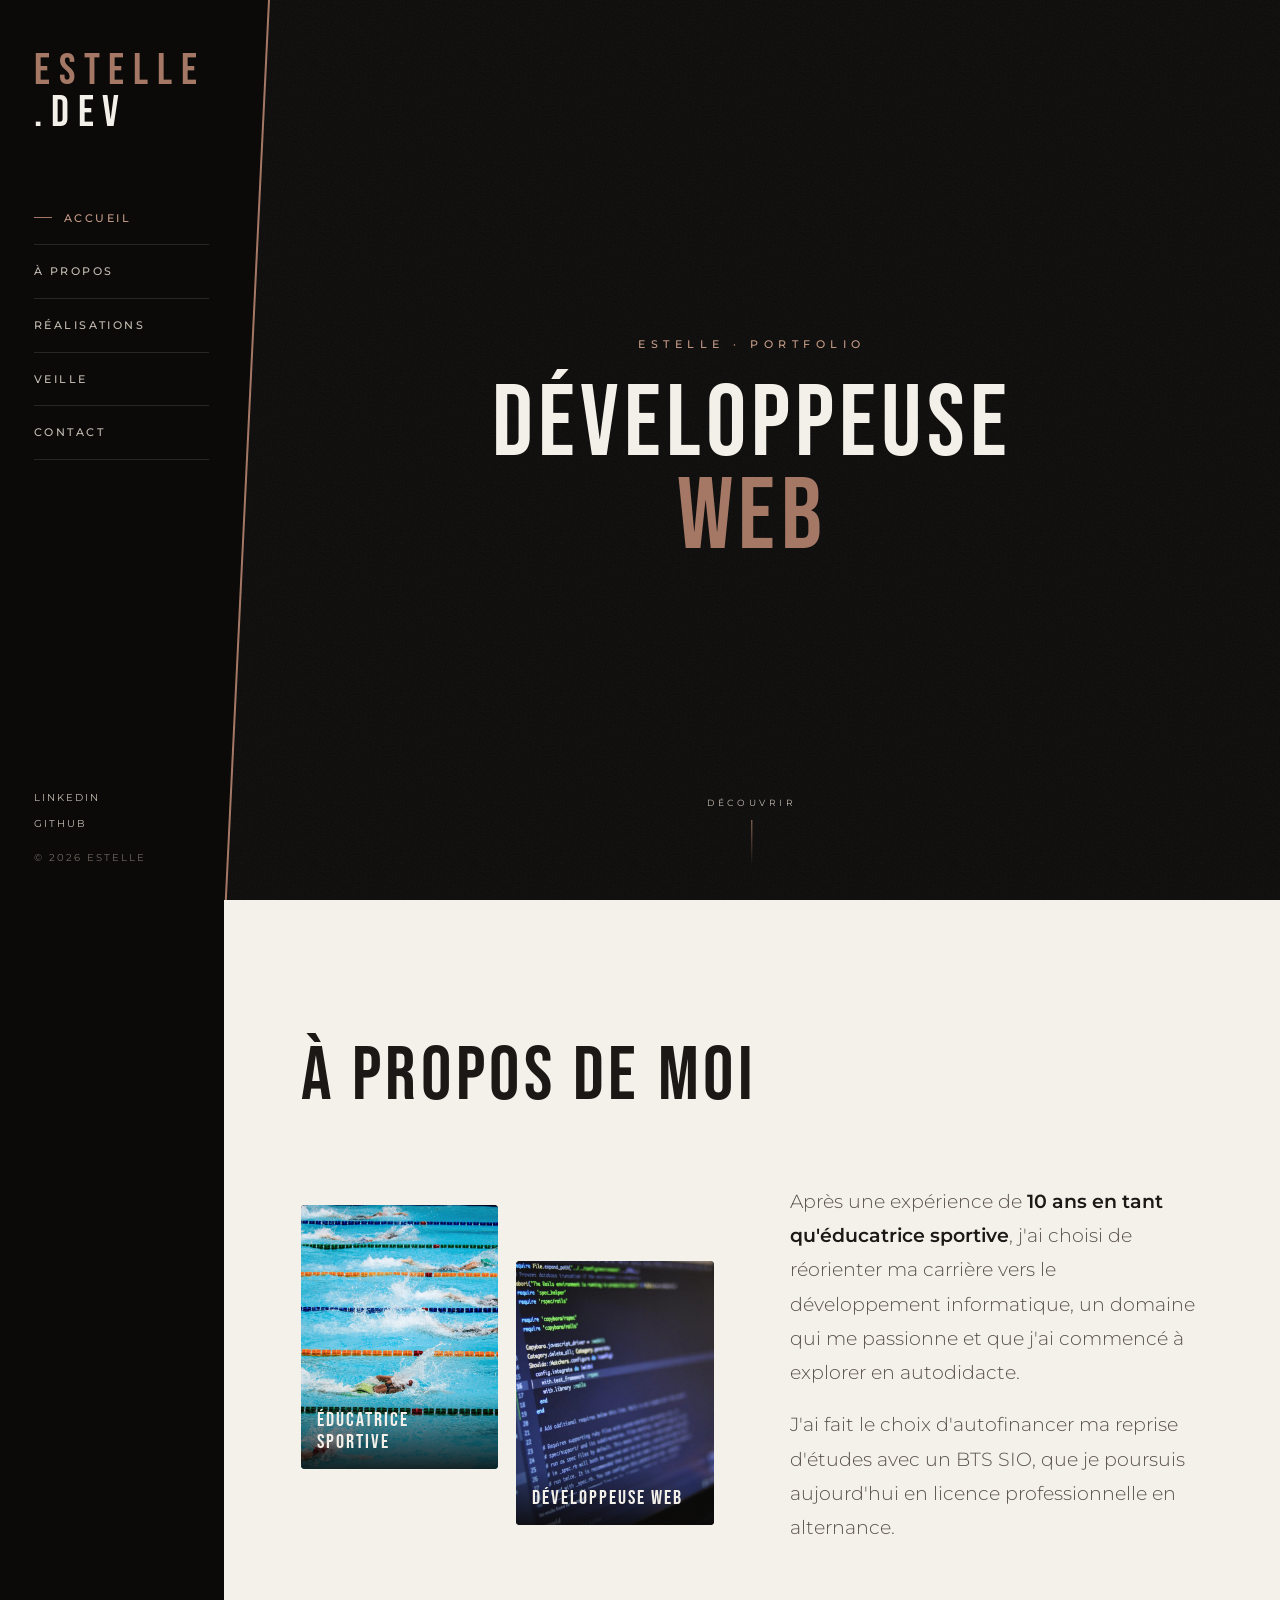
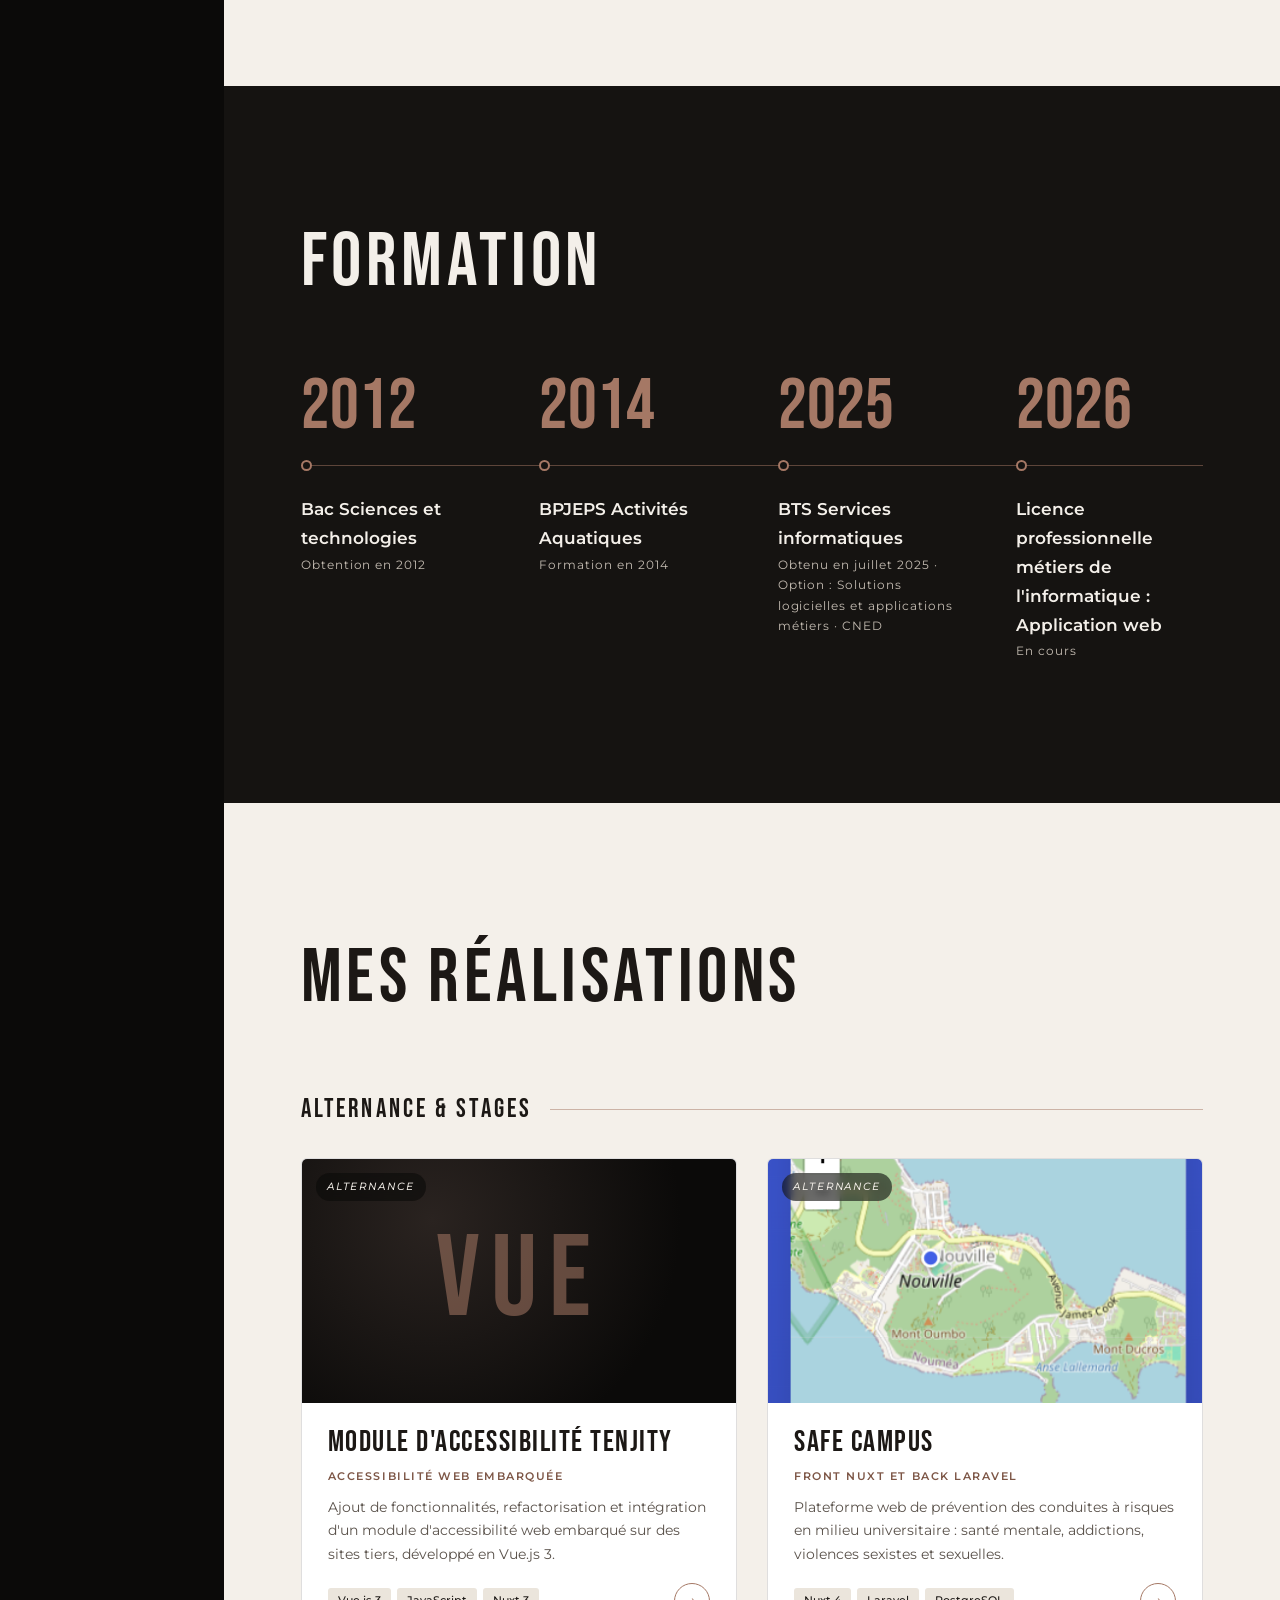
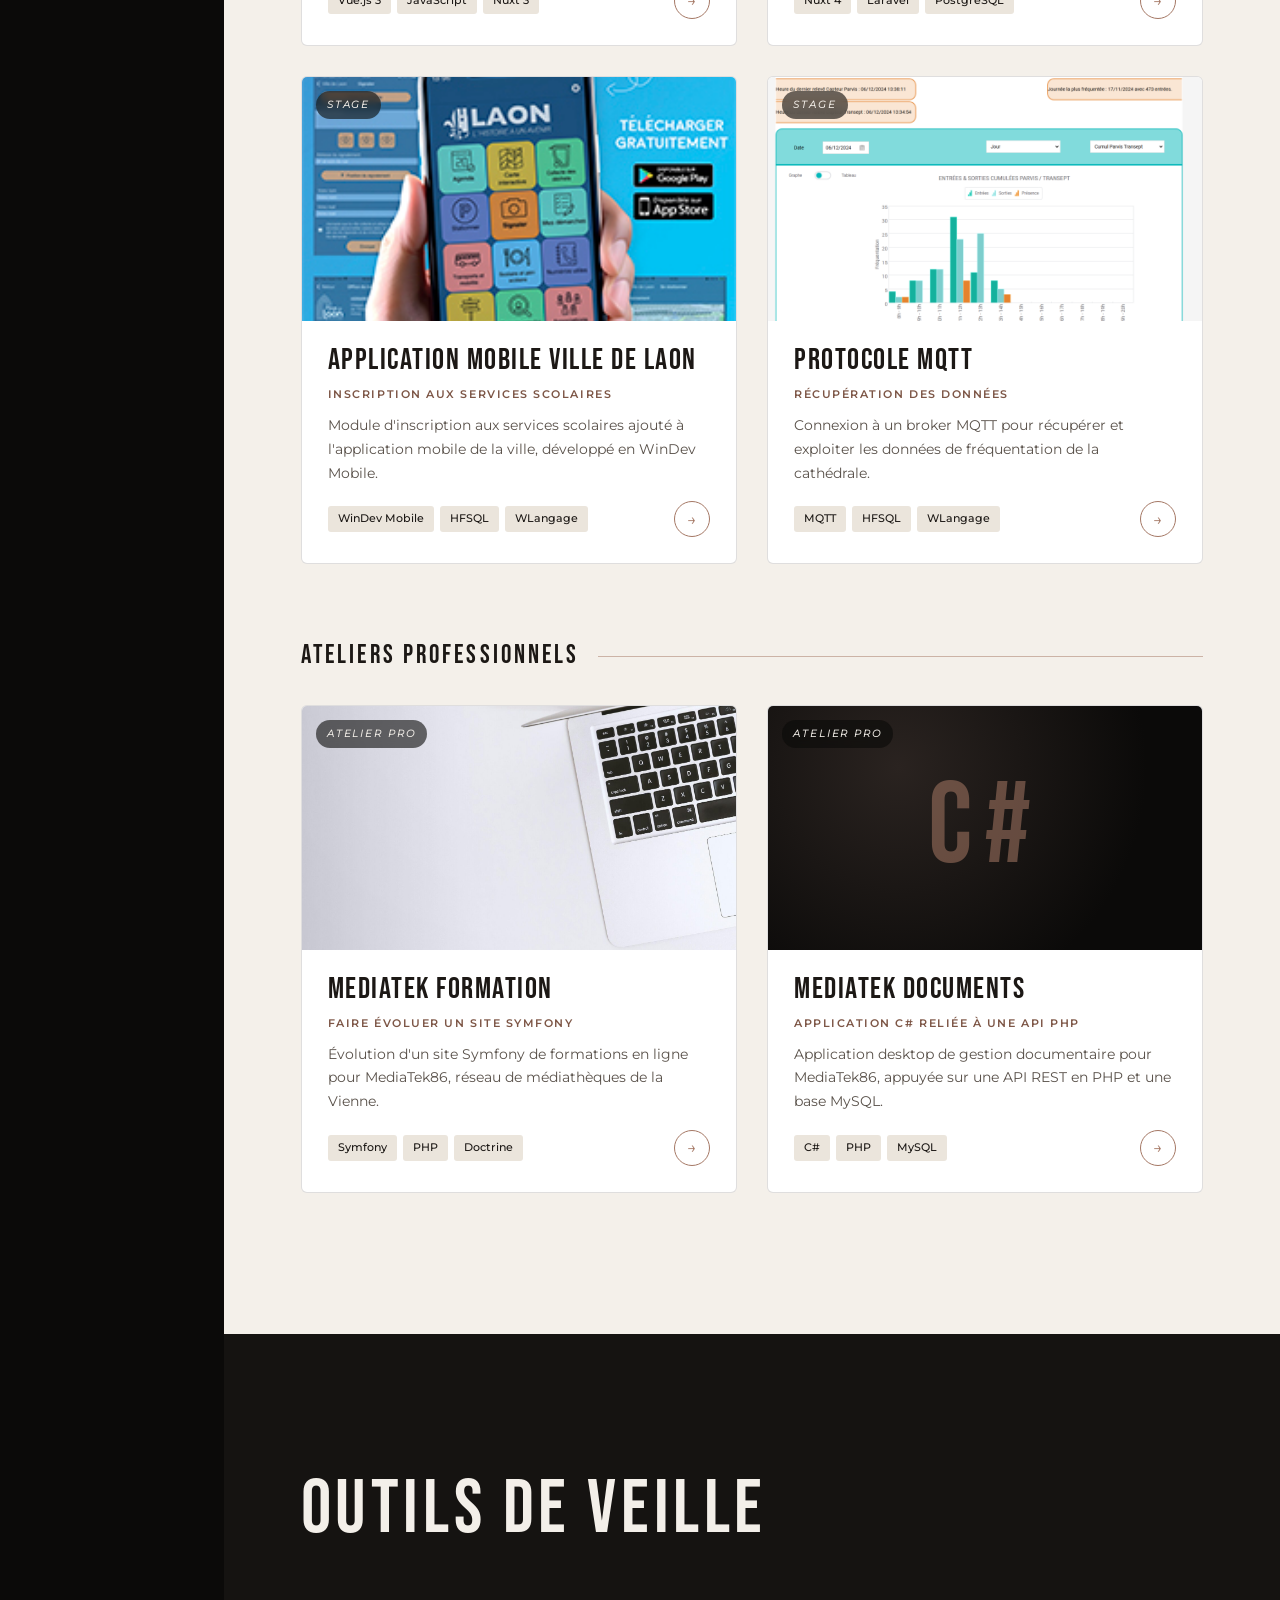
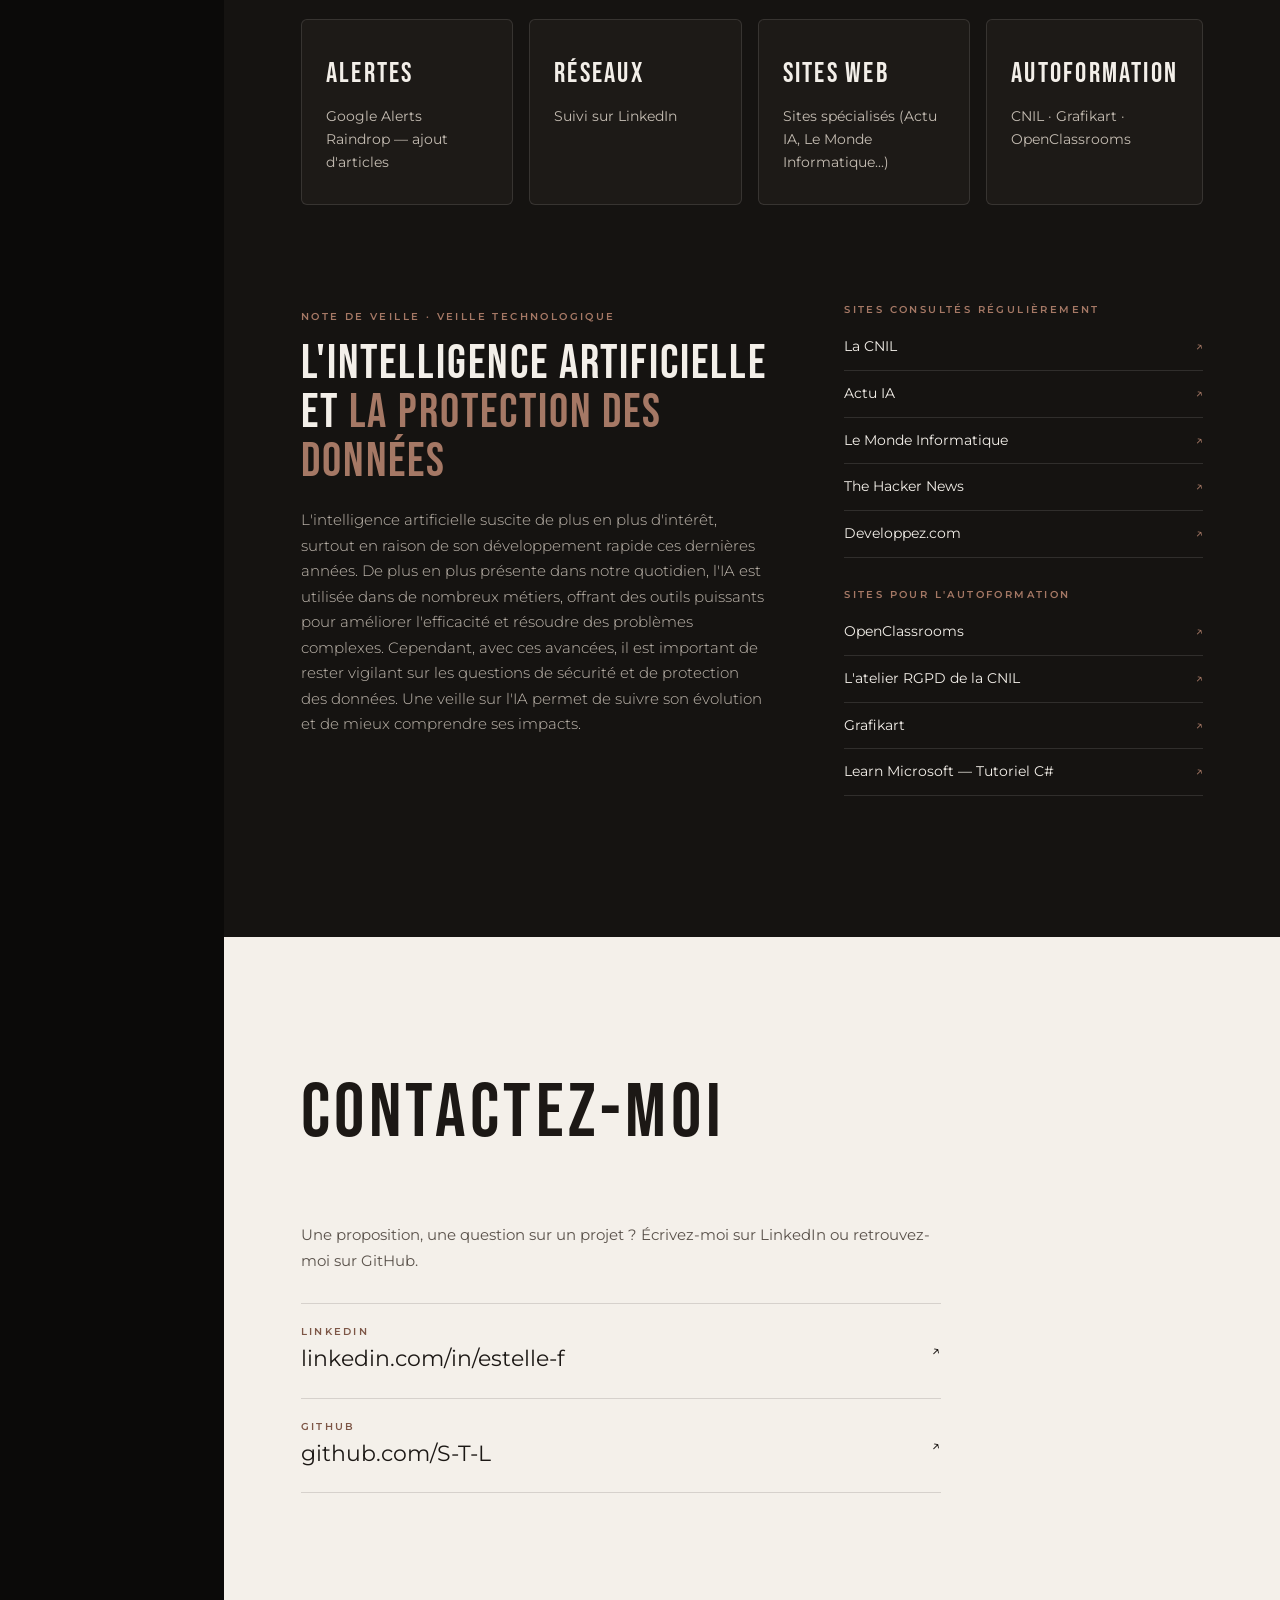
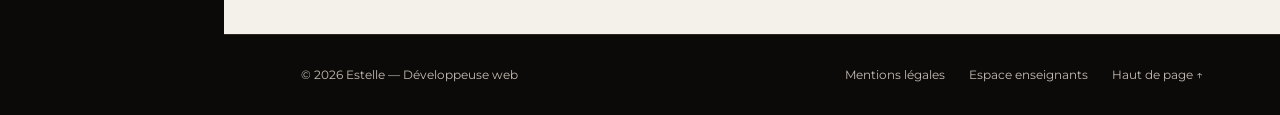
==== index.html @ 380e2245 "Portfolio : version initiale" ====
<!DOCTYPE html>
<html lang="fr">

<head>
  <meta charset="UTF-8">
  <meta name="viewport" content="width=device-width, initial-scale=1.0">
  <meta name="description" content="Portfolio d'Estelle, développeuse web en reconversion — parcours, réalisations, veille et contact.">
  <title>Portfolio — Estelle · Développeuse web</title>
  <link rel="stylesheet" href="styles.css">
  <link rel="icon" type="image/svg+xml" href="data:image/svg+xml,%3Csvg xmlns=%27http://www.w3.org/2000/svg%27 viewBox=%270 0 64 64%27%3E%3Crect width=%2764%27 height=%2764%27 rx=%2714%27 fill=%27%230b0a09%27/%3E%3Ctext x=%2732%27 y=%2747%27 font-family=%27Impact,sans-serif%27 font-size=%2740%27 fill=%27%23a57865%27 text-anchor=%27middle%27%3EE%3C/text%3E%3C/svg%3E">
</head>

<body>

  <nav class="menu" aria-label="Navigation principale">
    <div class="menu__corps">
      <a class="marque" href="#accueil"><span class="marque__nom">ESTELLE</span><span class="marque__ext">.DEV</span></a>
      <button class="menu__bouton" type="button" aria-label="Menu" aria-expanded="false" aria-controls="menu-liens">≡</button>
      <div class="menu__liens" id="menu-liens">
        <a href="#accueil">Accueil</a>
        <a href="#parcours">À propos</a>
        <a href="#projets">Réalisations</a>
        <a href="#veille">Veille</a>
        <a href="#contact">Contact</a>
      </div>
      <div class="menu__pied">
        <a href="https://www.linkedin.com/in/estelle-f-b1318629b" target="_blank" rel="noopener">LinkedIn</a>
        <a href="https://github.com/S-T-L" target="_blank" rel="noopener">GitHub</a>
        <small>© 2026 Estelle</small>
      </div>
    </div>
  </nav>

  <main>

    <!-- ACCUEIL -->
    <header class="accroche" id="accueil">
      <div class="grain" aria-hidden="true"></div>
      <div class="accroche__contenu">
        <p class="accroche__sur">Estelle · Portfolio</p>
        <h1 class="accroche__titre"><span class="ligne"><span>Développeuse</span></span><span class="ligne"><em>web</em></span></h1>
      </div>
      <a class="accroche__bas" href="#parcours">Découvrir</a>
    </header>

    <!-- À PROPOS -->
    <section class="bloc bloc--clair" id="parcours">
      <div class="interieur">
        <div class="entete apparait">
          <h2 class="entete__titre">À propos de moi</h2>
        </div>
        <div class="propos">
          <div class="duo apparait">
            <figure><img src="assets/a-propos/avant.jpg" alt="Ancien métier : éducatrice sportive" loading="lazy"><figcaption>Éducatrice sportive</figcaption></figure>
            <figure><img src="assets/a-propos/apres.jpg" alt="Nouveau métier : développeuse web" loading="lazy"><figcaption>Développeuse web</figcaption></figure>
          </div>
          <div class="propos__texte apparait">
            <p>Après une expérience de <strong>10 ans en tant qu'éducatrice sportive</strong>, j'ai choisi de réorienter ma carrière vers le développement informatique, un domaine qui me passionne et que j'ai commencé à explorer en autodidacte.</p>
            <p>J'ai fait le choix d'autofinancer ma reprise d'études avec un BTS SIO, que je poursuis aujourd'hui en licence professionnelle en alternance.</p>
          </div>
        </div>
      </div>
    </section>

    <!-- FORMATION -->
    <section class="bloc bloc--sombre" aria-labelledby="t-formation">
      <div class="interieur">
        <div class="entete apparait">
          <h2 class="entete__titre" id="t-formation">Formation</h2>
        </div>
        <ol class="frise apparait">
          <li><div class="frise__an">2012</div><div class="frise__titre">Bac Sciences et technologies</div><div class="frise__info">Obtention en 2012</div></li>
          <li><div class="frise__an">2014</div><div class="frise__titre">BPJEPS Activités Aquatiques</div><div class="frise__info">Formation en 2014</div></li>
          <li><div class="frise__an">2025</div><div class="frise__titre">BTS Services informatiques</div><div class="frise__info">Obtenu en juillet 2025 · Option : Solutions logicielles et applications métiers · CNED</div></li>
          <li><div class="frise__an">2026</div><div class="frise__titre">Licence professionnelle métiers de l'informatique : Application web</div><div class="frise__info">En cours</div></li>
        </ol>
      </div>
    </section>

    <!-- RÉALISATIONS -->
    <section class="bloc bloc--clair" id="projets">
      <div class="interieur">
        <div class="entete apparait">
          <h2 class="entete__titre">Mes réalisations</h2>
        </div>

        <h3 class="groupe apparait">Alternance &amp; stages</h3>
        <div class="projets">
          <a class="projet apparait" href="projet-tenjity.html">
            <div class="projet__visuel projet__visuel--vide"><span aria-hidden="true">VUE</span><em class="projet__badge">Alternance</em></div>
            <div class="projet__corps">
              <h4 class="projet__titre">Module d'accessibilité Tenjity</h4>
              <p class="projet__sous">Accessibilité web embarquée</p>
              <p class="projet__desc">Ajout de fonctionnalités, refactorisation et intégration d'un module d'accessibilité web embarqué sur des sites tiers, développé en Vue.js 3.</p>
              <div class="projet__bas"><div class="puces"><span>Vue.js 3</span><span>JavaScript</span><span>Nuxt 3</span></div><span class="fleche" aria-hidden="true">→</span></div>
            </div>
          </a>
          <a class="projet apparait" href="projet-safe-campus.html">
            <div class="projet__visuel"><img src="assets/projets/safecampus-carte.png" alt="" loading="lazy"><em class="projet__badge">Alternance</em></div>
            <div class="projet__corps">
              <h4 class="projet__titre">Safe Campus</h4>
              <p class="projet__sous">Front Nuxt et back Laravel</p>
              <p class="projet__desc">Plateforme web de prévention des conduites à risques en milieu universitaire : santé mentale, addictions, violences sexistes et sexuelles.</p>
              <div class="projet__bas"><div class="puces"><span>Nuxt 4</span><span>Laravel</span><span>PostgreSQL</span></div><span class="fleche" aria-hidden="true">→</span></div>
            </div>
          </a>
          <a class="projet apparait" href="projet-laon.html">
            <div class="projet__visuel"><img src="assets/projets/laon-appli-mobile.jpg" alt="" loading="lazy"><em class="projet__badge">Stage</em></div>
            <div class="projet__corps">
              <h4 class="projet__titre">Application mobile Ville de Laon</h4>
              <p class="projet__sous">Inscription aux services scolaires</p>
              <p class="projet__desc">Module d'inscription aux services scolaires ajouté à l'application mobile de la ville, développé en WinDev Mobile.</p>
              <div class="projet__bas"><div class="puces"><span>WinDev Mobile</span><span>HFSQL</span><span>WLangage</span></div><span class="fleche" aria-hidden="true">→</span></div>
            </div>
          </a>
          <a class="projet apparait" href="projet-mqtt.html">
            <div class="projet__visuel"><img src="assets/projets/mqtt-cathedrale.png" alt="" loading="lazy"><em class="projet__badge">Stage</em></div>
            <div class="projet__corps">
              <h4 class="projet__titre">Protocole MQTT</h4>
              <p class="projet__sous">Récupération des données</p>
              <p class="projet__desc">Connexion à un broker MQTT pour récupérer et exploiter les données de fréquentation de la cathédrale.</p>
              <div class="projet__bas"><div class="puces"><span>MQTT</span><span>HFSQL</span><span>WLangage</span></div><span class="fleche" aria-hidden="true">→</span></div>
            </div>
          </a>
        </div>

        <h3 class="groupe apparait">Ateliers professionnels</h3>
        <div class="projets">
          <a class="projet apparait" href="projet-mediatek-formation.html">
            <div class="projet__visuel"><img src="assets/projets/formation-header.jpg" alt="" loading="lazy"><em class="projet__badge">Atelier pro</em></div>
            <div class="projet__corps">
              <h4 class="projet__titre">Mediatek Formation</h4>
              <p class="projet__sous">Faire évoluer un site Symfony</p>
              <p class="projet__desc">Évolution d'un site Symfony de formations en ligne pour MediaTek86, réseau de médiathèques de la Vienne.</p>
              <div class="projet__bas"><div class="puces"><span>Symfony</span><span>PHP</span><span>Doctrine</span></div><span class="fleche" aria-hidden="true">→</span></div>
            </div>
          </a>
          <a class="projet apparait" href="projet-mediatek-documents.html">
            <div class="projet__visuel projet__visuel--vide"><span aria-hidden="true">C#</span><em class="projet__badge">Atelier pro</em></div>
            <div class="projet__corps">
              <h4 class="projet__titre">Mediatek Documents</h4>
              <p class="projet__sous">Application C# reliée à une API PHP</p>
              <p class="projet__desc">Application desktop de gestion documentaire pour MediaTek86, appuyée sur une API REST en PHP et une base MySQL.</p>
              <div class="projet__bas"><div class="puces"><span>C#</span><span>PHP</span><span>MySQL</span></div><span class="fleche" aria-hidden="true">→</span></div>
            </div>
          </a>
        </div>
      </div>
    </section>

    <!-- VEILLE -->
    <section class="bloc bloc--sombre" id="veille">
      <div class="interieur">
        <div class="entete apparait">
          <h2 class="entete__titre">Outils de veille</h2>
        </div>
        <div class="outils">
          <div class="outil apparait"><h3>Alertes</h3><p>Google Alerts<br>Raindrop — ajout d'articles</p></div>
          <div class="outil apparait"><h3>Réseaux</h3><p>Suivi sur LinkedIn</p></div>
          <div class="outil apparait"><h3>Sites web</h3><p>Sites spécialisés (Actu IA, Le Monde Informatique...)</p></div>
          <div class="outil apparait"><h3>Autoformation</h3><p>CNIL · Grafikart · OpenClassrooms</p></div>
        </div>

        <div class="note">
          <div class="apparait">
            <span class="etiquette">Note de veille · veille technologique</span>
            <h3>L'intelligence artificielle et <em>la protection des données</em></h3>
            <p>L'intelligence artificielle suscite de plus en plus d'intérêt, surtout en raison de son développement rapide ces dernières années. De plus en plus présente dans notre quotidien, l'IA est utilisée dans de nombreux métiers, offrant des outils puissants pour améliorer l'efficacité et résoudre des problèmes complexes. Cependant, avec ces avancées, il est important de rester vigilant sur les questions de sécurité et de protection des données. Une veille sur l'IA permet de suivre son évolution et de mieux comprendre ses impacts.</p>

            <div class="lectures" id="lectures" hidden>
              <h4>Dernières lectures</h4>
              <ol class="lectures__liste"></ol>
              <a class="lectures__tout" href="https://developer-tools-mail.raindrop.page/" target="_blank" rel="noopener">Toute ma veille sur Raindrop ↗</a>
            </div>
          </div>
          <div class="liens apparait">
            <h4>Sites consultés régulièrement</h4>
            <a href="https://www.cnil.fr/fr" target="_blank" rel="noopener">La CNIL</a>
            <a href="https://www.actuia.com/" target="_blank" rel="noopener">Actu IA</a>
            <a href="https://www.lemondeinformatique.fr/" target="_blank" rel="noopener">Le Monde Informatique</a>
            <a href="https://thehackernews.com/" target="_blank" rel="noopener">The Hacker News</a>
            <a href="https://www.developpez.com/" target="_blank" rel="noopener">Developpez.com</a>
            <h4>Sites pour l'autoformation</h4>
            <a href="https://openclassrooms.com/fr" target="_blank" rel="noopener">OpenClassrooms</a>
            <a href="https://atelier-rgpd.cnil.fr/" target="_blank" rel="noopener">L'atelier RGPD de la CNIL</a>
            <a href="https://grafikart.fr/" target="_blank" rel="noopener">Grafikart</a>
            <a href="https://learn.microsoft.com/fr-fr/dotnet/csharp/tour-of-csharp/tutorials/" target="_blank" rel="noopener">Learn Microsoft — Tutoriel C#</a>
          </div>
        </div>
      </div>
    </section>

    <!-- CONTACT -->
    <section class="bloc bloc--clair" id="contact">
      <div class="interieur">
        <div class="entete apparait">
          <h2 class="entete__titre">Contactez-moi</h2>
        </div>
        <div class="contact contact--seul">
          <div class="apparait">
            <p class="contact__texte">Une proposition, une question sur un projet ? Écrivez-moi sur LinkedIn ou retrouvez-moi sur GitHub.</p>
            <a class="canal" href="https://www.linkedin.com/in/estelle-f-b1318629b" target="_blank" rel="noopener"><span><small>LinkedIn</small><strong>linkedin.com/in/estelle-f</strong></span><span aria-hidden="true">↗</span></a>
            <a class="canal" href="https://github.com/S-T-L" target="_blank" rel="noopener"><span><small>GitHub</small><strong>github.com/S-T-L</strong></span><span aria-hidden="true">↗</span></a>
          </div>
        </div>
      </div>
    </section>

  </main>

  <footer class="pied">
    <span>© 2026 Estelle — Développeuse web</span>
    <nav class="pied__liens" aria-label="Liens de bas de page">
      <a href="mentions-legales.html">Mentions légales</a>
      <a href="prive/login.php">Espace enseignants</a>
      <a href="#accueil">Haut de page ↑</a>
    </nav>
  </footer>

  <script src="app.js"></script>
</body>

</html>
---- styles.css ----
/* Portfolio — Estelle · style noir & cuivre */

/* Polices hébergées localement (fichiers officiels Google Fonts) — mêmes graisses que l'ancien appel à Google */
@font-face { font-family: "Bebas Neue"; src: url("assets/fonts/BebasNeue-Regular.ttf") format("truetype"); font-weight: 400; font-style: normal; font-display: swap; }
@font-face { font-family: "Montserrat"; src: url("assets/fonts/Montserrat-VariableFont_wght.ttf") format("truetype"); font-weight: 300 600; font-style: normal; font-display: swap; }
@font-face { font-family: "Montserrat"; src: url("assets/fonts/Montserrat-Italic-VariableFont_wght.ttf") format("truetype"); font-weight: 300; font-style: italic; font-display: swap; }

:root {
  --encre: #0b0a09;
  --encre-2: #151311;
  --encre-3: #1d1a17;
  --papier: #f4f0ea;
  --papier-2: #ebe5dc;
  --cuivre: #a57865;
  --cuivre-clair: #c79c88;
  --cuivre-sombre: #7d5646;
  --txt-clair: #f3efe9;
  --txt-clair-2: #c4bcb2;
  --txt-sombre: #1c1815;
  --txt-sombre-2: #5a524b;
  --trait-clair: rgba(243, 239, 233, .12);
  --trait-sombre: rgba(28, 24, 21, .14);
  --titre: "Bebas Neue", Impact, sans-serif;
  --texte: "Montserrat", system-ui, sans-serif;
  --menu-l: 270px;
  --menu-bas: 84%;
  --decalage: 224px; /* un peu sous le bord bas du menu (84 % de 270 px), pour ne laisser aucune fente */
}

*, *::before, *::after { box-sizing: border-box; margin: 0; padding: 0; }
html { scroll-behavior: smooth; }
body { background: var(--encre); color: var(--txt-clair); font-family: var(--texte); font-weight: 400; line-height: 1.7; -webkit-font-smoothing: antialiased; overflow-x: hidden; }
a { color: inherit; text-decoration: none; }
img { display: block; max-width: 100%; }
:focus-visible { outline: 2px solid var(--cuivre-clair); outline-offset: 3px; }

/* ════════ MENU ════════ */
.menu { position: fixed; top: 0; left: 0; right: 0; z-index: 100; background: rgba(11, 10, 9, .9); backdrop-filter: blur(10px); -webkit-backdrop-filter: blur(10px); border-bottom: 1px solid rgba(165, 120, 101, .4); }
.menu__corps { display: flex; align-items: center; justify-content: space-between; height: 64px; padding: 0 16px; }
.marque { font-family: var(--titre); font-size: 26px; letter-spacing: .2em; line-height: 1; display: inline-flex; gap: .15em; }
.marque__nom { color: var(--cuivre); }
.marque__ext { color: var(--txt-clair); }
.menu__bouton { background: none; border: 0; color: var(--txt-clair); font-size: 26px; line-height: 1; padding: 6px; cursor: pointer; }
.menu__liens { display: none; }
.menu__liens a { font-size: 11px; font-weight: 500; letter-spacing: .22em; text-transform: uppercase; color: var(--txt-clair-2); transition: color .25s; }
.menu__liens a:hover, .menu__liens a[aria-current="true"] { color: var(--cuivre-clair); }
.menu.ouvert .menu__liens { display: flex; flex-direction: column; position: absolute; top: 64px; left: 0; right: 0; background: var(--encre); padding: 6px 16px 14px; border-bottom: 1px solid rgba(165, 120, 101, .4); }
.menu.ouvert .menu__liens a { padding: 14px 0; border-bottom: 1px solid var(--trait-clair); }
.menu__pied { display: none; }

@media (min-width: 981px) {
  /* menu coupé en biais ; le fond cuivre qui dépasse forme le filet du bord */
  .menu { right: auto; bottom: 0; width: var(--menu-l); background: var(--cuivre); border: 0; backdrop-filter: none; -webkit-backdrop-filter: none; clip-path: polygon(0 0, 100% 0, var(--menu-bas) 100%, 0 100%); }
  .menu::before { content: ""; position: absolute; inset: 0; background: var(--encre); clip-path: polygon(0 0, calc(100% - 2px) 0, calc(var(--menu-bas) - 2px) 100%, 0 100%); }
  .menu__corps { position: relative; z-index: 1; flex-direction: column; align-items: flex-start; justify-content: flex-start; height: 100%; width: 90%; padding: 50px 34px 34px; gap: 58px; }
  .marque { flex-direction: column; font-size: 44px; line-height: .95; gap: 0; }
  .menu__bouton { display: none; }
  .menu__liens { display: flex; flex-direction: column; width: 100%; }
  .menu__liens a { display: flex; align-items: center; gap: 0; padding: 17px 0; border-bottom: 1px solid var(--trait-clair); transition: color .25s, gap .3s ease; }
  .menu__liens a::before { content: ""; width: 0; height: 1px; background: var(--cuivre); transition: width .3s ease; }
  .menu__liens a:hover, .menu__liens a[aria-current="true"] { gap: 12px; }
  .menu__liens a:hover::before, .menu__liens a[aria-current="true"]::before { width: 18px; }
  .menu__pied { display: flex; flex-direction: column; gap: 9px; margin-top: auto; font-size: 10px; letter-spacing: .2em; text-transform: uppercase; }
  .menu__pied a { color: var(--txt-clair-2); transition: color .25s; }
  .menu__pied a:hover { color: var(--cuivre-clair); }
  .menu__pied small { color: #6f675f; font-size: 10px; margin-top: 8px; }
  main, .pied { margin-left: var(--decalage); }
}

/* ════════ STRUCTURE COMMUNE ════════ */
.bloc { padding: clamp(80px, 11vw, 150px) clamp(20px, 6vw, 90px); }
.bloc--clair { background: var(--papier); color: var(--txt-sombre); }
.bloc--sombre { background: var(--encre-2); }
.interieur { max-width: 1120px; margin: 0 auto; }
.entete { display: flex; align-items: baseline; gap: 18px; margin-bottom: clamp(44px, 6vw, 72px); flex-wrap: wrap; }
.entete__titre { font-family: var(--titre); font-weight: 400; font-size: clamp(44px, 6.5vw, 76px); letter-spacing: .06em; line-height: .95; }
.entete__intro { flex-basis: 100%; max-width: 620px; font-size: 15px; color: var(--txt-sombre-2); margin-top: 10px; }
.bloc--sombre .entete__intro, .accroche .entete__intro { color: var(--txt-clair-2); }
.etiquette { display: inline-block; font-size: 10px; font-weight: 600; letter-spacing: .24em; text-transform: uppercase; color: var(--cuivre); }

/* apparition douce au scroll */
.apparait { opacity: 0; transform: translateY(22px); transition: opacity .7s ease, transform .7s ease; }
.apparait.vu { opacity: 1; transform: none; }

/* ════════ ACCUEIL ════════ */
.accroche { position: relative; min-height: 100vh; min-height: 100svh; display: grid; place-items: center; overflow: hidden; background: var(--encre); isolation: isolate; }
.grain { position: absolute; inset: -50%; z-index: -1; opacity: .07; pointer-events: none;
  background-image: url("data:image/svg+xml,%3Csvg xmlns='http://www.w3.org/2000/svg' width='160' height='160'%3E%3Cfilter id='g'%3E%3CfeTurbulence type='fractalNoise' baseFrequency='.9' numOctaves='2' stitchTiles='stitch'/%3E%3C/filter%3E%3Crect width='100%25' height='100%25' filter='url(%23g)'/%3E%3C/svg%3E");
  animation: grain 1.2s steps(4) infinite; }
@keyframes grain { 25% { transform: translate(-3%, 2%); } 50% { transform: translate(2%, -3%); } 75% { transform: translate(-2%, -1%); } }

.accroche__contenu { text-align: center; padding: 0 20px; }
.accroche__sur { font-size: 11px; font-weight: 500; letter-spacing: .5em; text-transform: uppercase; color: var(--cuivre-clair); margin-bottom: 26px; }
.accroche__titre { font-family: var(--titre); font-weight: 400; line-height: .92; letter-spacing: .05em; font-size: clamp(54px, 10vw, 150px); color: var(--txt-clair); }
.accroche__titre em { font-style: normal; color: var(--cuivre); }
/* révélation par le bas : chaque ligne monte depuis un masque */
.ligne { display: block; overflow: hidden; padding-top: .1em; margin-top: -.1em; }
.ligne > span, .ligne > em { display: inline-block; transform: translateY(105%); animation: monte 1.1s cubic-bezier(.19, 1, .22, 1) forwards; }
.ligne:nth-child(2) > * { animation-delay: .18s; }
@keyframes monte { to { transform: none; } }
.accroche__sur { opacity: 0; animation: fondu .9s ease .5s forwards; }
.accroche__bas { opacity: 0; animation: fondu .9s ease 1.1s forwards; }
@keyframes fondu { to { opacity: 1; } }
.accroche__bas { position: absolute; bottom: 34px; left: 50%; transform: translateX(-50%); display: flex; flex-direction: column; align-items: center; gap: 10px; font-size: 9px; letter-spacing: .4em; text-transform: uppercase; color: var(--txt-clair-2); }
.accroche__bas::after { content: ""; width: 1px; height: 46px; background: linear-gradient(var(--cuivre), transparent); animation: goutte 2.4s ease-in-out infinite; transform-origin: top; }
@keyframes goutte { 0% { transform: scaleY(0); } 50% { transform: scaleY(1); } 100% { transform: scaleY(1); opacity: 0; } }

@media (min-width: 981px) {
  .accroche__titre { font-size: clamp(60px, calc((100vw - var(--menu-l)) * .1), 150px); }
}

/* ════════ À PROPOS ════════ */
.propos { display: grid; grid-template-columns: 1fr 1fr; gap: clamp(40px, 6vw, 90px); align-items: center; }
.propos__texte p { font-size: clamp(16px, 1.5vw, 18.5px); font-weight: 300; line-height: 1.85; color: var(--txt-sombre-2); }
.propos__texte p + p { margin-top: 18px; }
.propos__texte strong { color: var(--txt-sombre); font-weight: 600; }

.duo { display: grid; grid-template-columns: 1fr 1fr; gap: 18px; }
.duo figure { position: relative; aspect-ratio: 3 / 4; overflow: hidden; border-radius: 4px; background: var(--encre-3); }
.duo figure:nth-child(2) { margin-top: 56px; }
.duo img { width: 100%; height: 100%; object-fit: cover; filter: saturate(.9); transition: transform .9s ease, filter .6s; }
.duo figure:hover img { transform: scale(1.05); filter: saturate(1.1); }
.duo figcaption { position: absolute; inset: auto 0 0 0; padding: 16px; background: linear-gradient(transparent, rgba(11, 10, 9, .85)); color: var(--txt-clair); font-family: var(--titre); font-size: 20px; letter-spacing: .1em; line-height: 1.1; }

/* ════════ FORMATION : frise horizontale ════════ */
.frise { list-style: none; position: relative; display: grid; grid-template-columns: repeat(4, 1fr); gap: clamp(24px, 4vw, 56px); }
.frise::before { content: ""; position: absolute; left: 0; right: 0; top: 94px; height: 1px; background: rgba(165, 120, 101, .5); }
.frise li { position: relative; }
.frise li::before { content: ""; position: absolute; left: 0; top: 89px; width: 11px; height: 11px; border-radius: 50%; background: var(--encre-2); border: 2px solid var(--cuivre); transition: background .3s; }
.frise li:hover::before { background: var(--cuivre); }
.frise__an { font-family: var(--titre); font-size: 72px; line-height: 1; color: var(--cuivre); margin-bottom: 52px; }
.frise__titre { font-size: 17px; font-weight: 600; }
.frise__info { font-size: 12px; letter-spacing: .08em; color: var(--txt-clair-2); margin-top: 2px; }

/* ════════ RÉALISATIONS ════════ */
.gie { display: grid; grid-template-columns: 250px 1fr; gap: 36px; padding: 32px 0; margin-bottom: 70px; border-top: 1px solid var(--trait-sombre); border-bottom: 1px solid var(--trait-sombre); }
.gie h3 { font-family: var(--titre); font-weight: 400; font-size: 36px; letter-spacing: .06em; line-height: 1; margin-top: 8px; }
.gie p { font-size: 14.5px; color: var(--txt-sombre-2); }
.gie p + p { margin-top: 10px; }
.groupe { display: flex; align-items: center; gap: 18px; margin: 0 0 26px; font-family: var(--titre); font-weight: 400; font-size: 26px; letter-spacing: .12em; }
.groupe::after { content: ""; flex: 1; height: 1px; background: rgba(165, 120, 101, .5); }
.projets { display: grid; grid-template-columns: repeat(2, 1fr); gap: 30px; margin-bottom: 70px; }
.projets:last-child { margin-bottom: 0; }
.projet { display: flex; flex-direction: column; background: #fff; border: 1px solid var(--trait-sombre); border-radius: 6px; overflow: hidden; transition: transform .35s ease, box-shadow .35s ease, border-color .35s; }
.projet:hover { transform: translateY(-6px); box-shadow: 0 22px 44px rgba(28, 24, 21, .12); border-color: rgba(165, 120, 101, .6); }
.projet__visuel { position: relative; aspect-ratio: 16 / 9; overflow: hidden; background: var(--encre-3); }
.projet__visuel img { width: 100%; height: 100%; object-fit: cover; transition: transform .8s ease; }
.projet:hover .projet__visuel img { transform: scale(1.05); }
.projet__visuel--vide { display: grid; place-items: center; background: radial-gradient(circle at 30% 25%, #2a2320, var(--encre) 70%); }
.projet__visuel--vide span { font-family: var(--titre); font-size: clamp(70px, 9vw, 120px); letter-spacing: .1em; color: rgba(165, 120, 101, .55); transition: transform .8s ease; }
.projet:hover .projet__visuel--vide span { transform: scale(1.06); }
.projet__badge { position: absolute; top: 14px; left: 14px; font-size: 9.5px; font-weight: 600; letter-spacing: .2em; text-transform: uppercase; color: var(--txt-clair); background: rgba(11, 10, 9, .6); backdrop-filter: blur(4px); padding: 6px 11px; border-radius: 30px; }
.projet__corps { display: flex; flex-direction: column; gap: 10px; padding: 24px 26px 26px; flex: 1; }
.projet__titre { font-family: var(--titre); font-weight: 400; font-size: 30px; letter-spacing: .05em; line-height: 1; }
.projet__sous { font-size: 11px; font-weight: 600; letter-spacing: .14em; text-transform: uppercase; color: var(--cuivre-sombre); }
.projet__desc { font-size: 14px; color: var(--txt-sombre-2); flex: 1; }
.projet__bas { display: flex; align-items: center; justify-content: space-between; gap: 12px; margin-top: 6px; }
.puces { display: flex; flex-wrap: wrap; gap: 6px; }
.puces span { font-size: 10.5px; font-weight: 500; padding: 4px 10px; border-radius: 3px; background: var(--papier-2); color: var(--txt-sombre); }
.fleche { flex-shrink: 0; width: 36px; height: 36px; border-radius: 50%; display: grid; place-items: center; border: 1px solid var(--cuivre); color: var(--cuivre); transition: background .3s, color .3s, transform .3s; }
.projet:hover .fleche { background: var(--cuivre); color: #fff; transform: rotate(-45deg); }

/* ════════ VEILLE ════════ */
.outils { display: grid; grid-template-columns: repeat(4, 1fr); gap: 16px; }
.outil { padding: 30px 24px; border: 1px solid var(--trait-clair); border-radius: 6px; background: var(--encre-3); transition: border-color .3s, transform .3s; }
.outil:hover { border-color: rgba(165, 120, 101, .6); transform: translateY(-4px); }
.outil h3 { font-family: var(--titre); font-weight: 400; font-size: 28px; letter-spacing: .08em; margin-bottom: 8px; }
.outil p { font-size: 13.5px; color: var(--txt-clair-2); }
.note { display: grid; grid-template-columns: 1.3fr 1fr; gap: clamp(40px, 6vw, 80px); margin-top: clamp(60px, 8vw, 96px); }
.note h3 { font-family: var(--titre); font-weight: 400; font-size: clamp(34px, 4vw, 48px); letter-spacing: .04em; line-height: 1.02; margin: 12px 0 20px; }
.note h3 em { font-style: normal; color: var(--cuivre); }
.note p { font-size: 15px; font-weight: 300; color: var(--txt-clair-2); }
.liens h4 { font-size: 10px; font-weight: 600; letter-spacing: .24em; text-transform: uppercase; color: var(--cuivre); margin-bottom: 6px; }
.liens h4:not(:first-child) { margin-top: 28px; }
.liens a { display: flex; justify-content: space-between; gap: 12px; padding: 11px 0; border-bottom: 1px solid var(--trait-clair); font-size: 14px; color: var(--txt-clair); transition: color .25s, padding .25s; }
.liens a::after { content: "↗"; color: var(--cuivre); }
.liens a:hover { color: var(--cuivre-clair); padding-left: 6px; }
/* dernières lectures (flux Raindrop, via veille.php) */
.lectures { margin-top: 44px; }
.lectures[hidden] { display: none; }
.lectures h4 { font-size: 10px; font-weight: 600; letter-spacing: .24em; text-transform: uppercase; color: var(--cuivre); margin-bottom: 6px; }
.lectures__liste { list-style: none; }
.lectures__liste a { display: grid; grid-template-columns: 76px 1fr; gap: 20px; align-items: start; padding: 18px 0; border-bottom: 1px solid var(--trait-clair); }
.lectures__liste a > span { min-width: 0; }
.lectures__date { font-family: var(--titre); color: var(--cuivre); line-height: 1; text-align: center; padding-top: 2px; }
.lectures__date b { display: block; font-weight: 400; font-size: 40px; }
.lectures__date span { font-family: var(--texte); font-size: 10px; font-weight: 600; letter-spacing: .2em; text-transform: uppercase; }
.lectures__liste strong { display: block; font-size: 16px; font-weight: 500; line-height: 1.45; color: var(--txt-clair); transition: color .25s; }
.lectures__liste a:hover strong { color: var(--cuivre-clair); }
.lectures__liste small { font-size: 12px; color: var(--txt-clair-2); }
.lectures__tout { display: inline-block; margin-top: 16px; font-size: 13px; color: var(--cuivre-clair); }
.lectures__tout:hover { color: var(--txt-clair); }

/* ════════ CONTACT ════════ */
.contact { display: grid; grid-template-columns: 1fr 1.1fr; gap: clamp(40px, 6vw, 90px); }
.contact--seul { grid-template-columns: 1fr; max-width: 640px; }
.contact__texte { font-size: 15px; color: var(--txt-sombre-2); margin-bottom: 30px; }
.canal { display: flex; justify-content: space-between; align-items: center; padding: 20px 0; border-bottom: 1px solid var(--trait-sombre); transition: color .25s, padding .25s; }
.canal:first-of-type { border-top: 1px solid var(--trait-sombre); }
.canal small { display: block; font-size: 9.5px; font-weight: 600; letter-spacing: .24em; text-transform: uppercase; color: var(--cuivre-sombre); }
.canal strong { font-size: clamp(18px, 2vw, 22px); font-weight: 400; }
.canal:hover { color: var(--cuivre); padding-left: 8px; }
.formulaire { display: grid; grid-template-columns: 1fr 1fr; gap: 24px 28px; }
.formulaire .large { grid-column: 1 / -1; }
.formulaire label { font-size: 10px; font-weight: 600; letter-spacing: .22em; text-transform: uppercase; color: var(--cuivre-sombre); }
.formulaire input, .formulaire textarea { display: block; width: 100%; margin-top: 8px; padding: 10px 0; border: 0; border-bottom: 1px solid rgba(28, 24, 21, .3); background: transparent; font: 300 16px var(--texte); color: var(--txt-sombre); outline: none; transition: border-color .25s; }
.formulaire textarea { min-height: 110px; resize: vertical; }
.formulaire input:focus, .formulaire textarea:focus { border-color: var(--cuivre); }
.formulaire button { justify-self: start; font-family: var(--titre); font-size: 20px; letter-spacing: .2em; padding: 15px 40px; border: 0; border-radius: 3px; background: var(--txt-sombre); color: var(--papier); cursor: pointer; transition: background .3s, transform .3s; }
.formulaire button:hover { background: var(--cuivre); transform: translateY(-2px); }
.formulaire output { font-size: 13px; color: var(--cuivre-sombre); }

/* ════════ PIED ════════ */
.pied { display: flex; justify-content: space-between; align-items: center; gap: 16px; flex-wrap: wrap; padding: 30px clamp(20px, 6vw, 90px); background: var(--encre); border-top: 1px solid rgba(165, 120, 101, .25); font-size: 12px; color: var(--txt-clair-2); }
.pied a:hover { color: var(--cuivre-clair); }
.pied__liens { display: flex; flex-wrap: wrap; gap: 8px 24px; }

/* ════════ RESPONSIVE ════════ */
@media (max-width: 980px) {
  .accroche { padding-top: 64px; }
  .propos, .note, .contact, .gie { grid-template-columns: 1fr; }
  .gie { gap: 12px; }
  .outils { grid-template-columns: 1fr 1fr; }
}
@media (max-width: 680px) {
  .projets, .outils, .formulaire { grid-template-columns: 1fr; }
  .lectures__liste a { grid-template-columns: 56px 1fr; gap: 14px; }
  .lectures__date b { font-size: 32px; }
  .duo figure:nth-child(2) { margin-top: 30px; }
  /* frise redevient verticale sur petit écran */
  .frise { grid-template-columns: 1fr; gap: 0; border-left: 1px solid rgba(165, 120, 101, .5); }
  .frise::before { display: none; }
  .frise li { padding: 0 0 34px 30px; }
  .frise li:last-child { padding-bottom: 0; }
  .frise li::before { left: -6px; top: 14px; }
  .frise__an { font-size: 46px; margin-bottom: 4px; }
}
/* ════════ PAGES INTÉRIEURES (projets, espace enseignants) ════════ */
.intro-page { position: relative; overflow: hidden; isolation: isolate; background: var(--encre); padding: clamp(130px, 14vw, 170px) clamp(20px, 6vw, 90px) clamp(60px, 8vw, 100px); }
.intro-page .interieur { position: relative; }
.fil { display: flex; flex-wrap: wrap; align-items: center; gap: 10px; }
.fil a { color: var(--cuivre-clair); transition: color .25s; }
.fil a:hover { color: var(--txt-clair); }
.fil a::after { content: "·"; margin-left: 10px; color: var(--cuivre); }
.intro-page h1 { font-family: var(--titre); font-weight: 400; font-size: clamp(48px, 7vw, 96px); line-height: .95; letter-spacing: .04em; margin-top: 20px; }
.intro-page h1 em { display: block; font-style: normal; color: var(--cuivre); }
.intro-page__texte { max-width: 680px; margin-top: 26px; font-size: clamp(15px, 1.4vw, 17px); font-weight: 300; color: var(--txt-clair-2); }
.intro-page__meta { display: flex; flex-wrap: wrap; align-items: center; gap: 8px; margin-top: 28px; }
.badge { font-size: 9.5px; font-weight: 600; letter-spacing: .2em; text-transform: uppercase; color: var(--encre); background: var(--cuivre); padding: 6px 12px; border-radius: 30px; }
.puces--sombre span { background: rgba(243, 239, 233, .07); color: var(--txt-clair); border: 1px solid var(--trait-clair); }

.projet-page { display: grid; grid-template-columns: 1.2fr 1fr; gap: clamp(40px, 6vw, 80px); align-items: start; }
.projet-page--seul { display: block; max-width: 780px; }
.projet-page__media { position: sticky; top: 40px; display: flex; flex-direction: column; gap: 24px; }
.rubrique + .rubrique { margin-top: 56px; }
.rubrique h2 { font-family: var(--titre); font-weight: 400; font-size: clamp(30px, 3.4vw, 40px); letter-spacing: .04em; line-height: 1; margin: 10px 0 16px; }
.rubrique p { font-size: 15.5px; color: var(--txt-sombre-2); }
.rubrique p + p { margin-top: 14px; }
.projet-page--seul .rubrique p + ul, .projet-page--seul .rubrique ul + p { margin-top: 14px; }
.rubrique strong { color: var(--txt-sombre); font-weight: 600; }
.rubrique ul { list-style: none; display: grid; gap: 10px; }
.rubrique li { position: relative; padding-left: 26px; font-size: 15px; color: var(--txt-sombre-2); }
.rubrique li::before { content: ""; position: absolute; left: 0; top: .82em; width: 14px; height: 1px; background: var(--cuivre); }
code { font-family: ui-monospace, Consolas, monospace; font-size: .86em; background: var(--papier-2); color: var(--cuivre-sombre); padding: 1px 6px; border-radius: 3px; }

.docs { display: grid; }
.docs a { display: flex; justify-content: space-between; gap: 16px; padding: 13px 0; border-bottom: 1px solid var(--trait-sombre); font-size: 14.5px; color: var(--txt-sombre); transition: color .25s, padding .25s; }
.docs a:first-child { border-top: 1px solid var(--trait-sombre); }
.docs a::after { content: "↗"; color: var(--cuivre); flex-shrink: 0; }
.docs a[href$=".pdf"]::after { content: "PDF ↓"; font-size: 10px; font-weight: 600; letter-spacing: .16em; }
.docs a:hover { color: var(--cuivre-sombre); padding-left: 6px; }
.boutons { display: flex; flex-wrap: wrap; gap: 10px; margin-top: 20px; }
.btn { display: inline-flex; align-items: center; gap: 10px; font-family: var(--titre); font-size: 17px; letter-spacing: .14em; line-height: 1; padding: 14px 24px; border: 1px solid var(--txt-sombre); border-radius: 3px; background: var(--txt-sombre); color: var(--papier); cursor: pointer; transition: background .3s, border-color .3s, color .3s, transform .3s; }
.btn:hover { background: var(--cuivre); border-color: var(--cuivre); transform: translateY(-2px); }
.btn--contour { background: transparent; color: var(--txt-sombre); border-color: rgba(28, 24, 21, .3); }
.btn--contour:hover { background: transparent; color: var(--cuivre-sombre); border-color: var(--cuivre); }
.btn svg { width: 16px; height: 16px; flex-shrink: 0; }

.figure-projet img { width: 100%; border-radius: 6px; border: 1px solid var(--trait-sombre); }
.figure-projet figcaption { margin-top: 10px; font-size: 12px; letter-spacing: .04em; color: var(--txt-sombre-2); }
.video { position: relative; aspect-ratio: 16 / 9; overflow: hidden; border-radius: 6px; background: var(--encre); }
.video iframe { position: absolute; inset: 0; width: 100%; height: 100%; border: 0; }
/* Vidéo chargée au clic : miniature locale + bouton, YouTube n'est contacté qu'après le clic */
.video__lancer { position: absolute; inset: 0; display: flex; align-items: center; justify-content: center; }
.video__lancer img { position: absolute; inset: 0; width: 100%; height: 100%; object-fit: cover; opacity: .75; transition: opacity .3s; }
.video__bouton { position: relative; font-family: var(--titre); font-size: 18px; letter-spacing: .14em; padding: 13px 22px; border-radius: 3px; background: rgba(11, 10, 9, .8); color: var(--txt-clair); transition: background .3s, transform .3s; }
.video__lancer:hover img, .video__lancer:focus-visible img { opacity: .9; }
.video__lancer:hover .video__bouton, .video__lancer:focus-visible .video__bouton { background: var(--cuivre); transform: scale(1.05); }
.video__info { font-size: 12px; color: var(--txt-sombre-2); margin-top: -12px; }
.video__info a, .lien-texte { color: var(--cuivre-sombre); text-decoration: underline; }
.note-media { font-size: 12px; color: var(--txt-sombre-2); margin-top: -12px; }
.suite { display: flex; justify-content: space-between; flex-wrap: wrap; gap: 14px; margin-top: clamp(60px, 8vw, 96px); padding-top: 32px; border-top: 1px solid var(--trait-sombre); }

/* espace enseignants */
.texte-intro { max-width: 640px; margin-bottom: 40px; font-size: 16px; color: var(--txt-sombre-2); }
.carte { display: block; background: #fff; border: 1px solid var(--trait-sombre); border-radius: 6px; padding: clamp(24px, 4vw, 36px); transition: border-color .3s, transform .3s, box-shadow .3s; }
a.carte:hover { border-color: var(--cuivre); transform: translateY(-4px); box-shadow: 0 18px 36px rgba(28, 24, 21, .1); }
.carte h3 { font-family: var(--titre); font-weight: 400; font-size: 28px; letter-spacing: .05em; line-height: 1.05; margin: 10px 0 8px; }
.carte p { font-size: 14px; color: var(--txt-sombre-2); }
.fiches { display: grid; grid-template-columns: repeat(auto-fill, minmax(280px, 1fr)); gap: 20px; }
.connexion { max-width: 480px; }
.connexion > p { margin: 12px 0 26px; font-size: 15px; color: var(--txt-sombre-2); }
.formulaire--simple { grid-template-columns: 1fr; }
.erreur { font-size: 14px; font-weight: 600; color: #a33a2a; }

@media (max-width: 980px) {
  .projet-page { grid-template-columns: 1fr; }
  .projet-page__media { position: static; }
}

@media (prefers-reduced-motion: reduce) {
  .grain, .accroche__bas::after { animation: none; }
  .ligne > span, .ligne > em { animation: none; transform: none; }
  .accroche__sur, .accroche__bas { animation: none; opacity: 1; }
  .apparait { opacity: 1; transform: none; transition: none; }
  html { scroll-behavior: auto; }
}
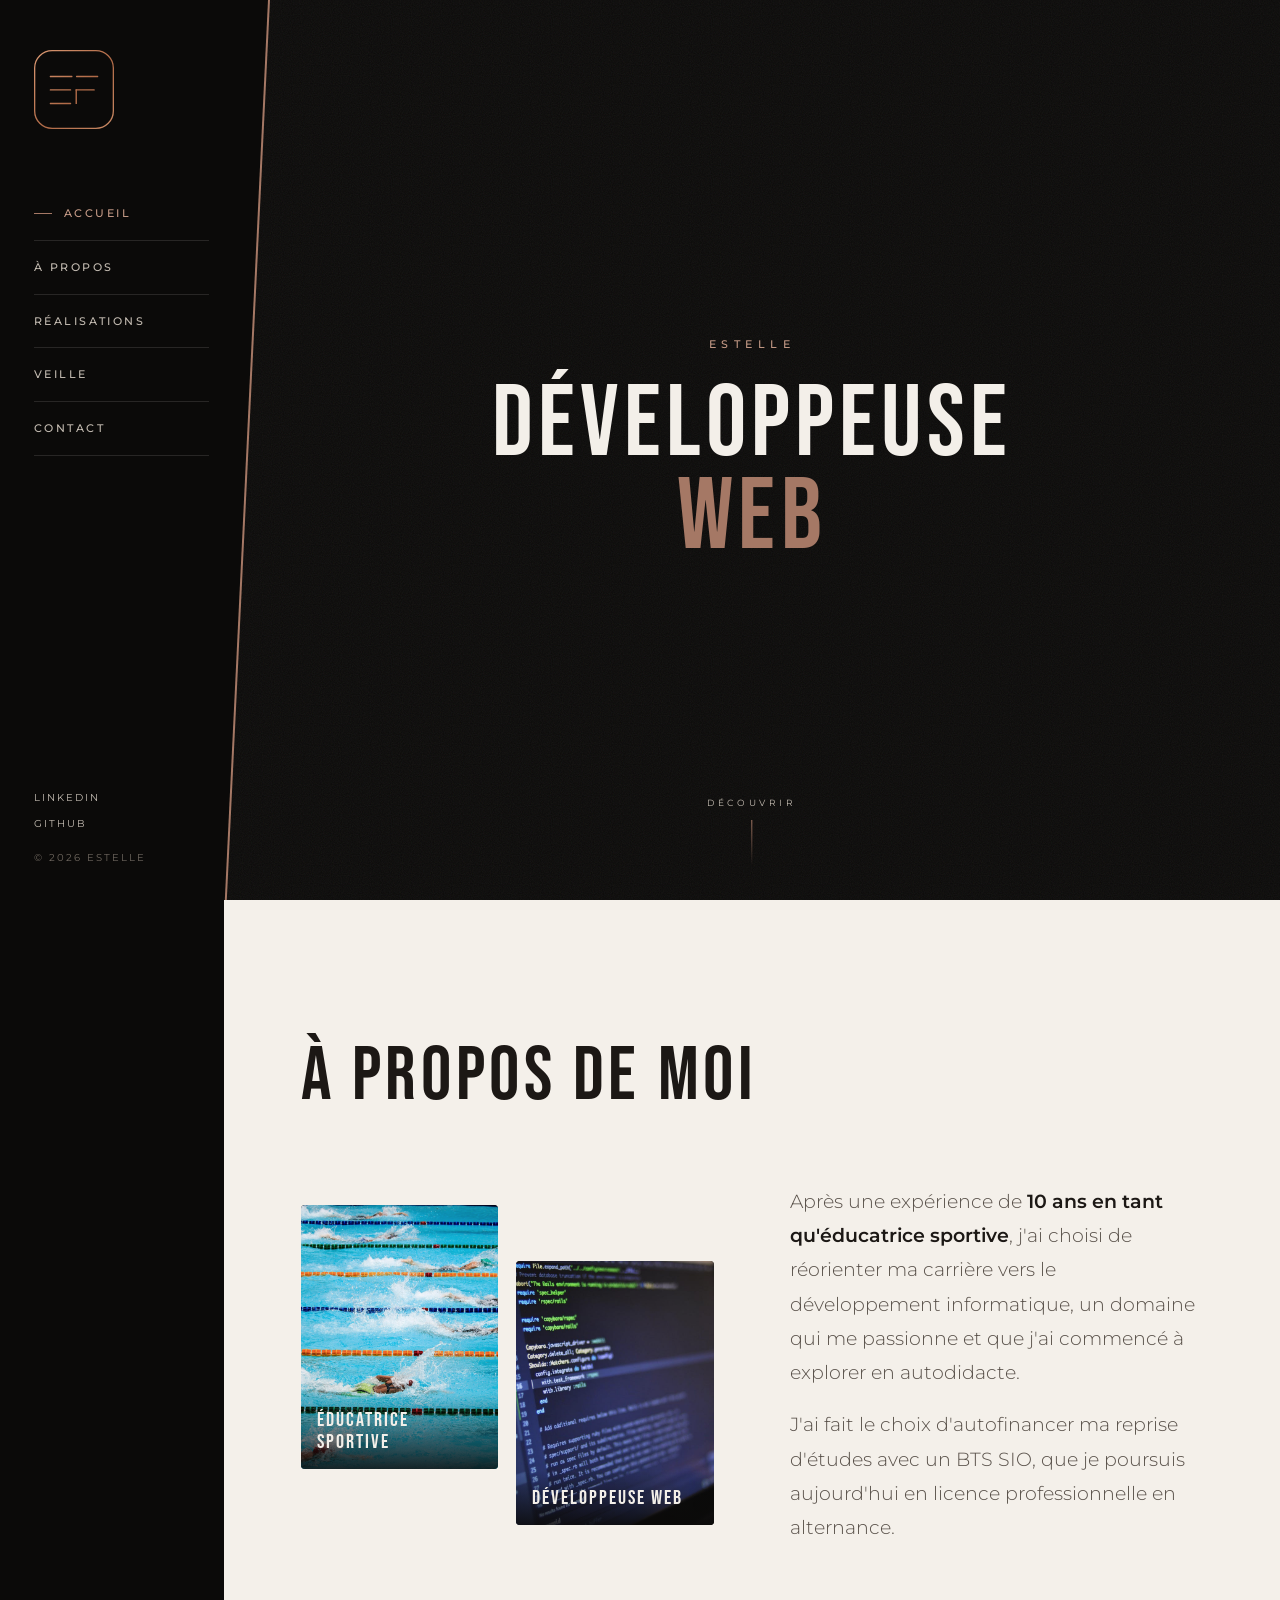
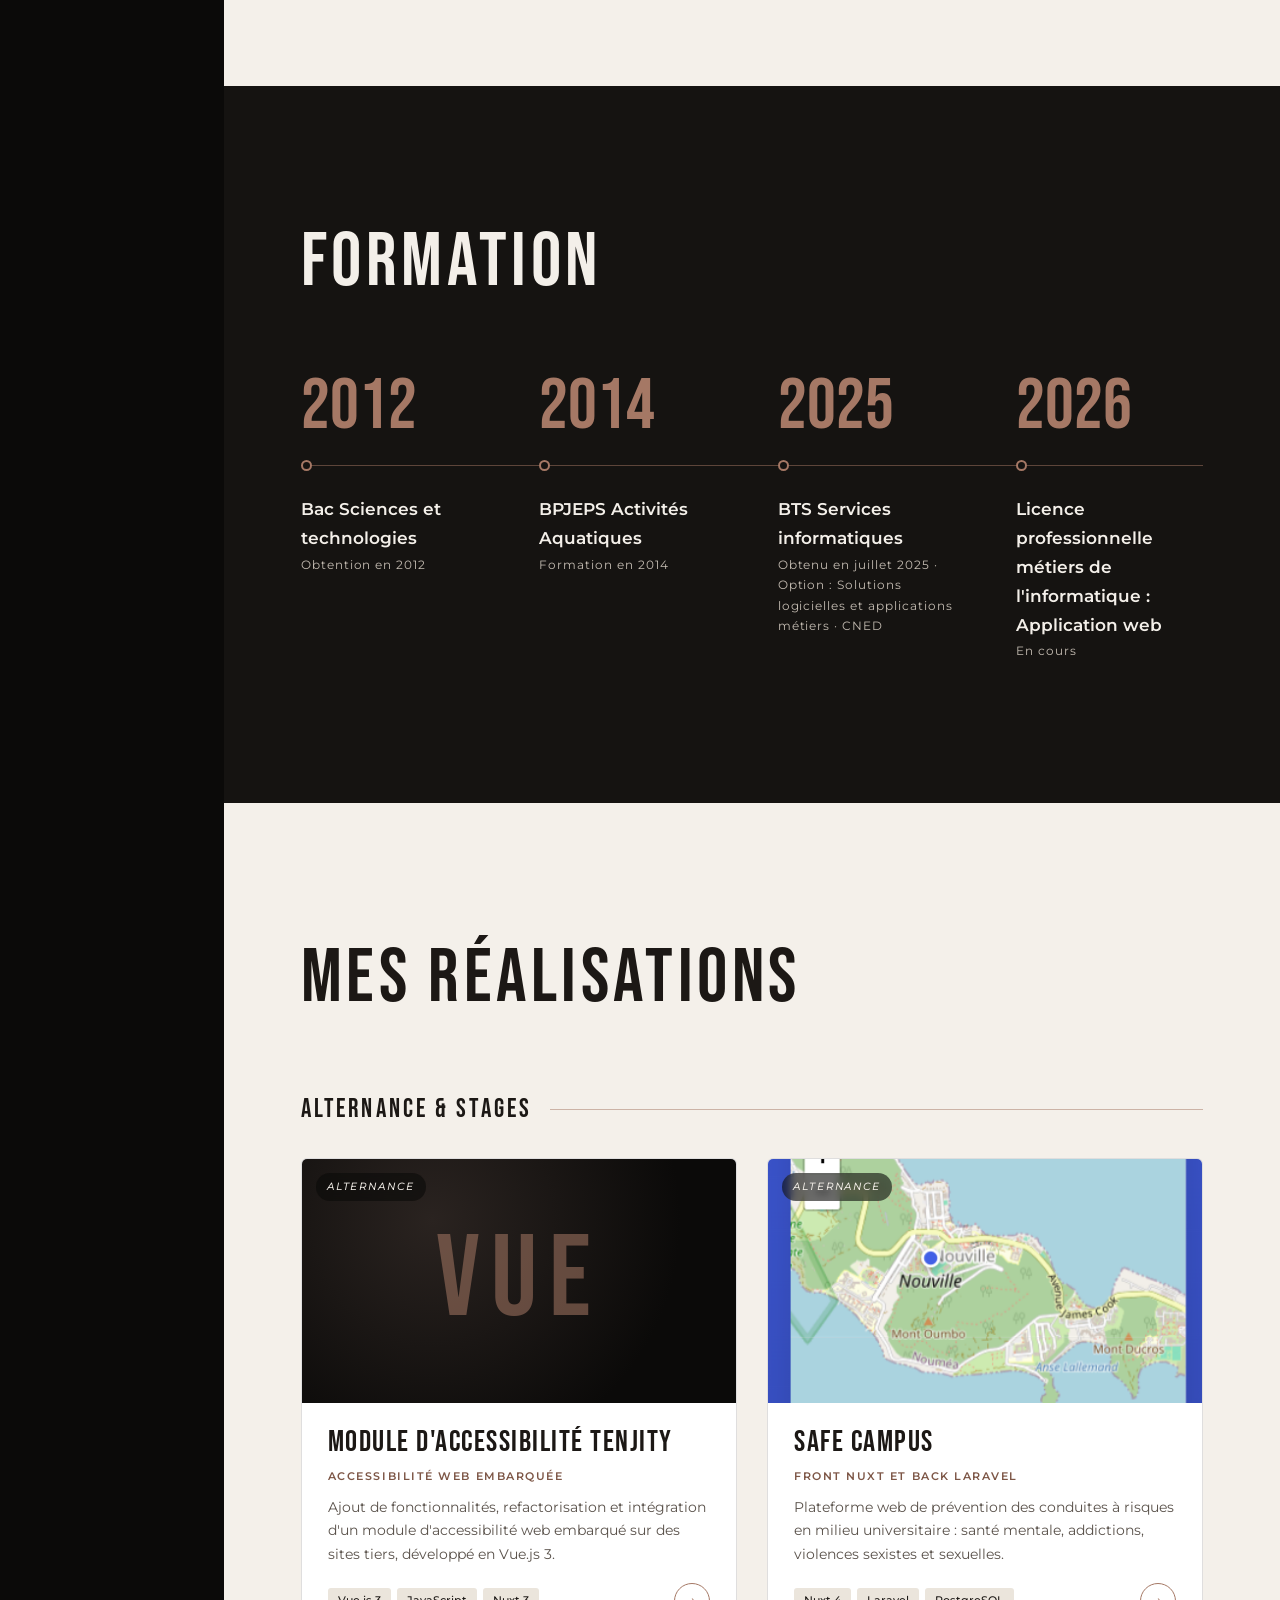
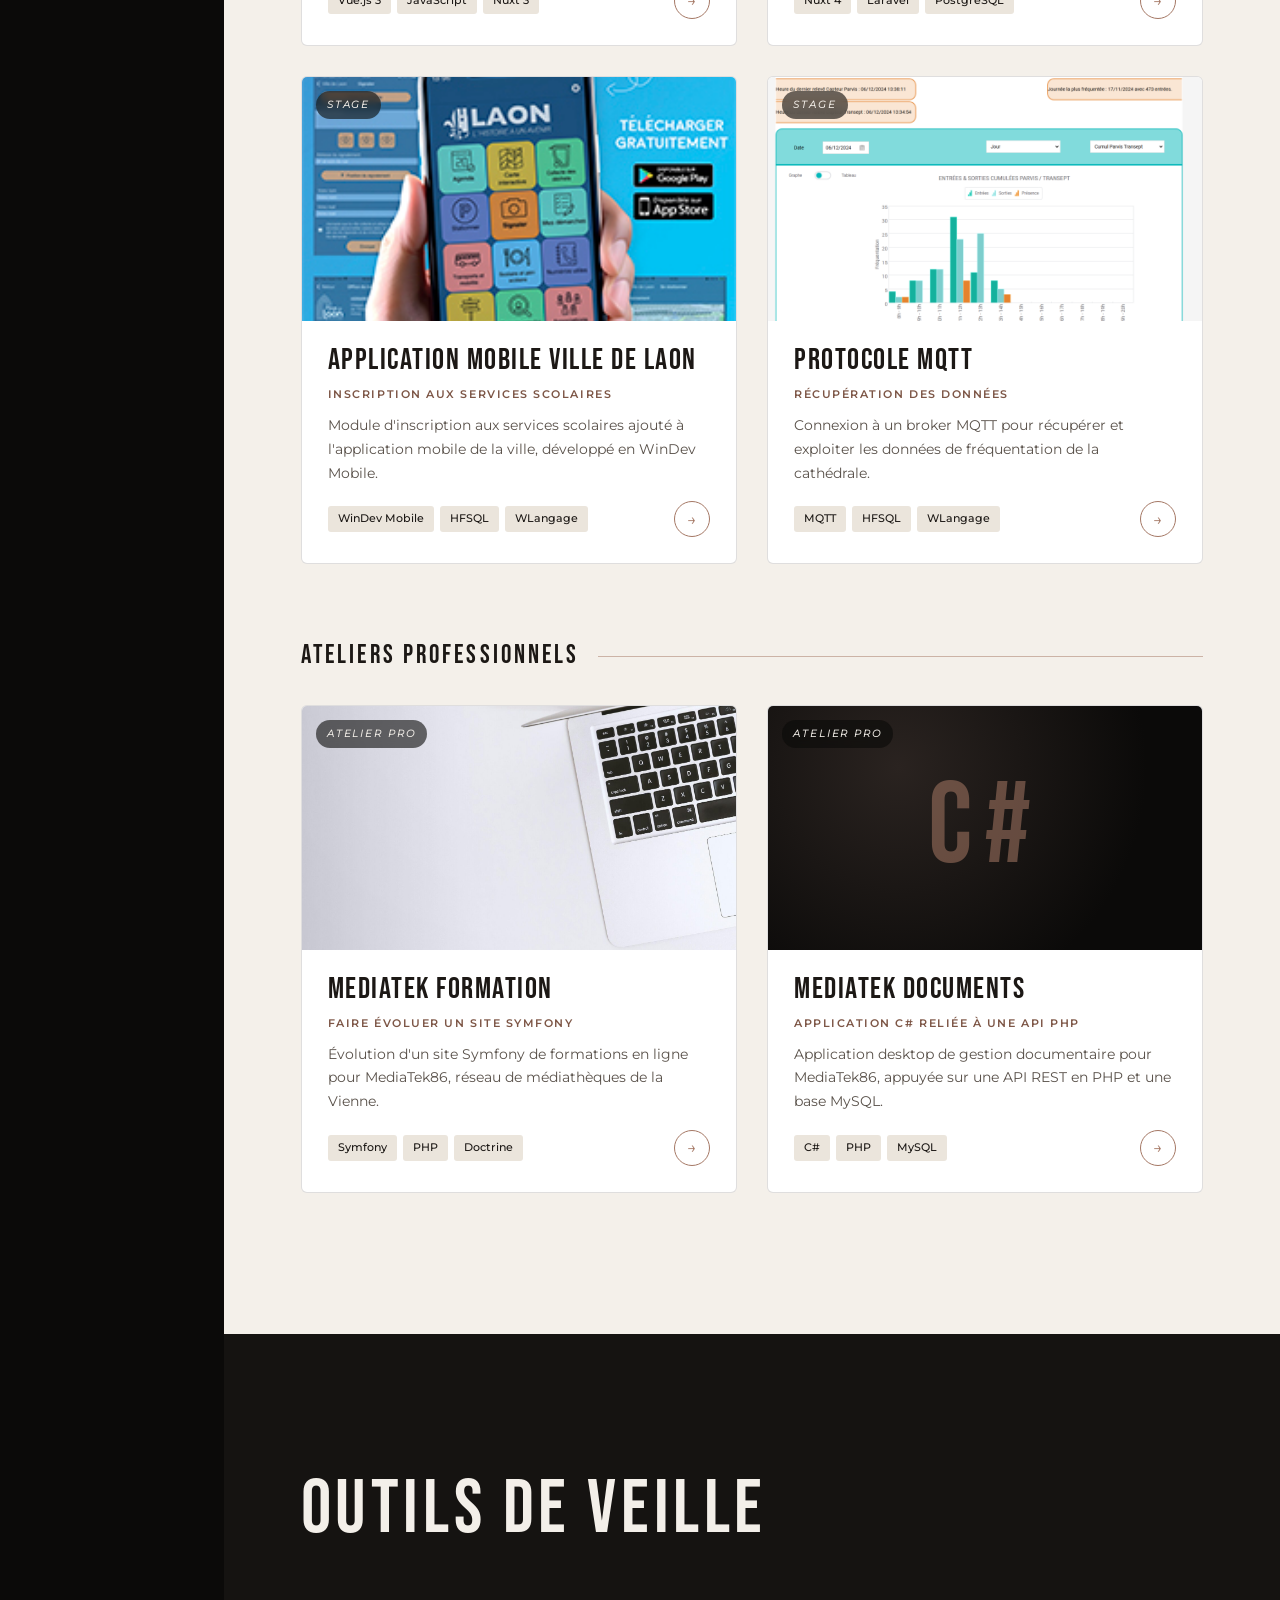
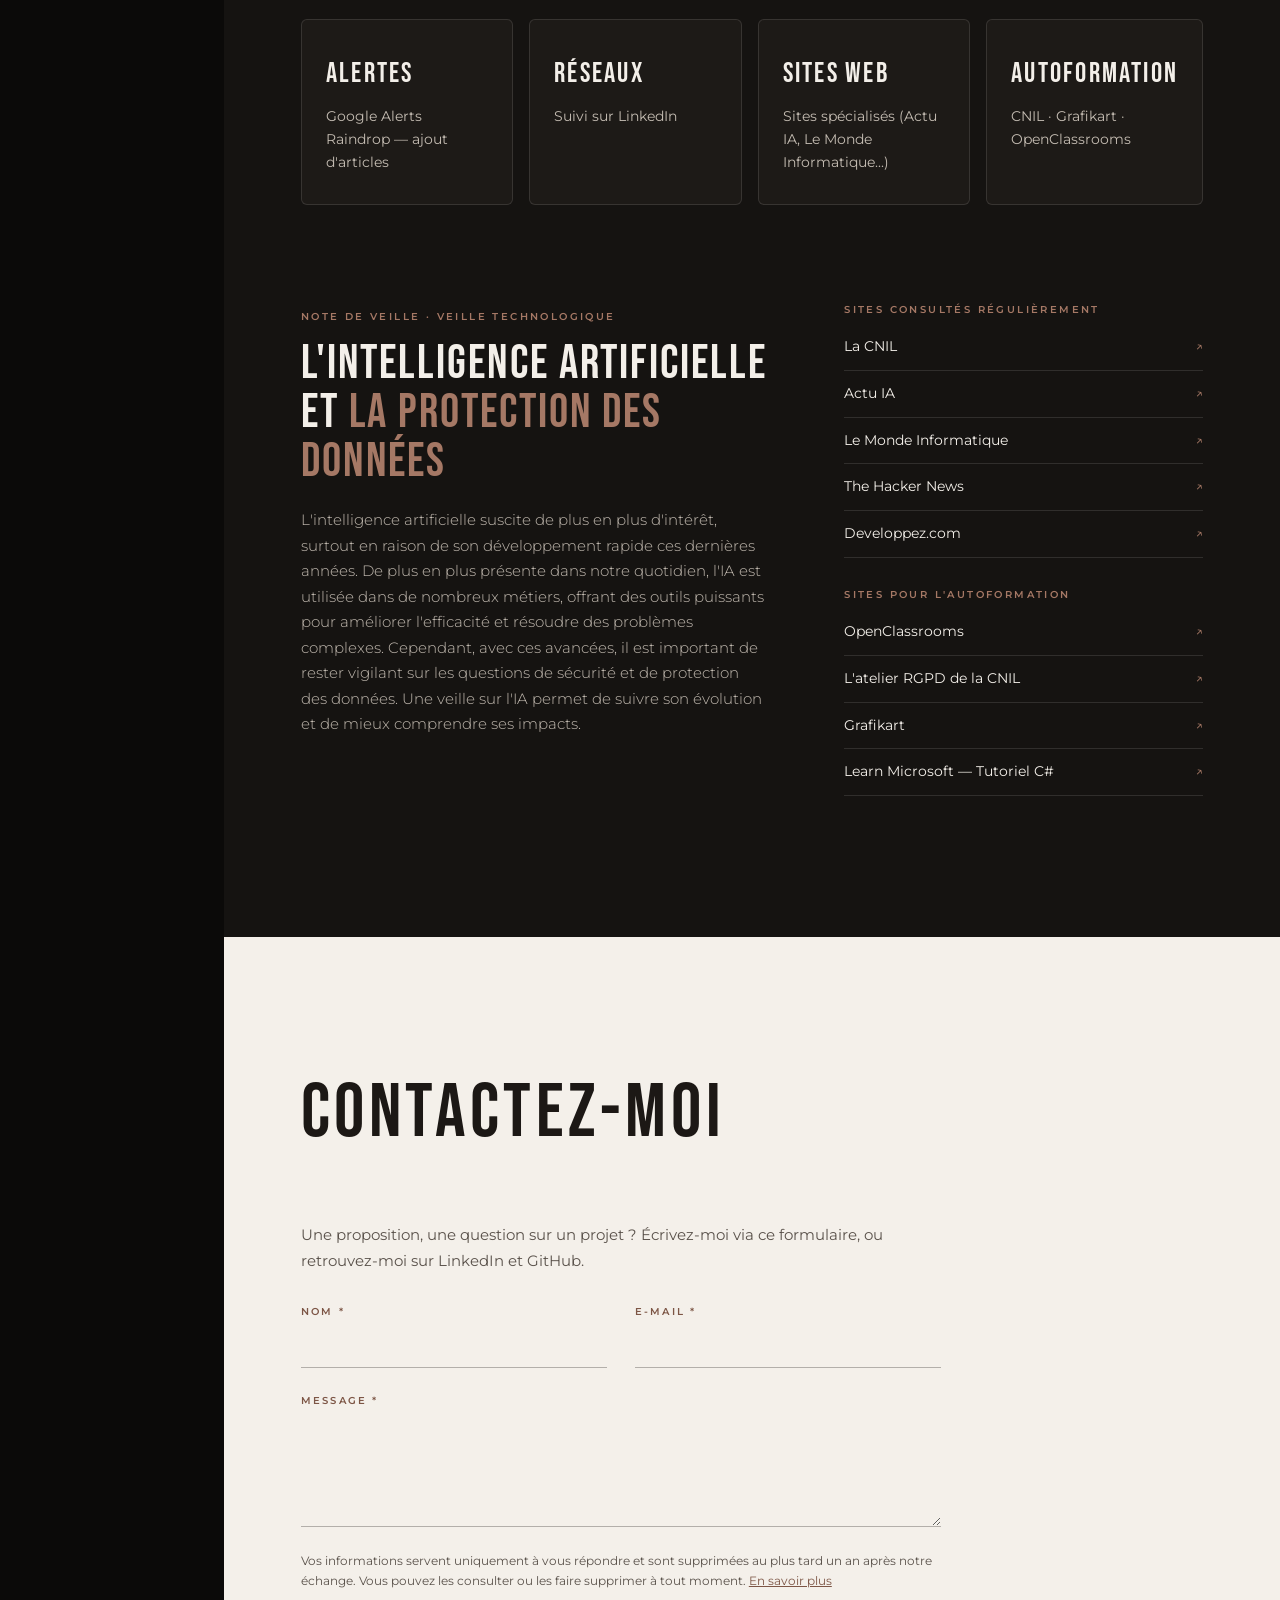
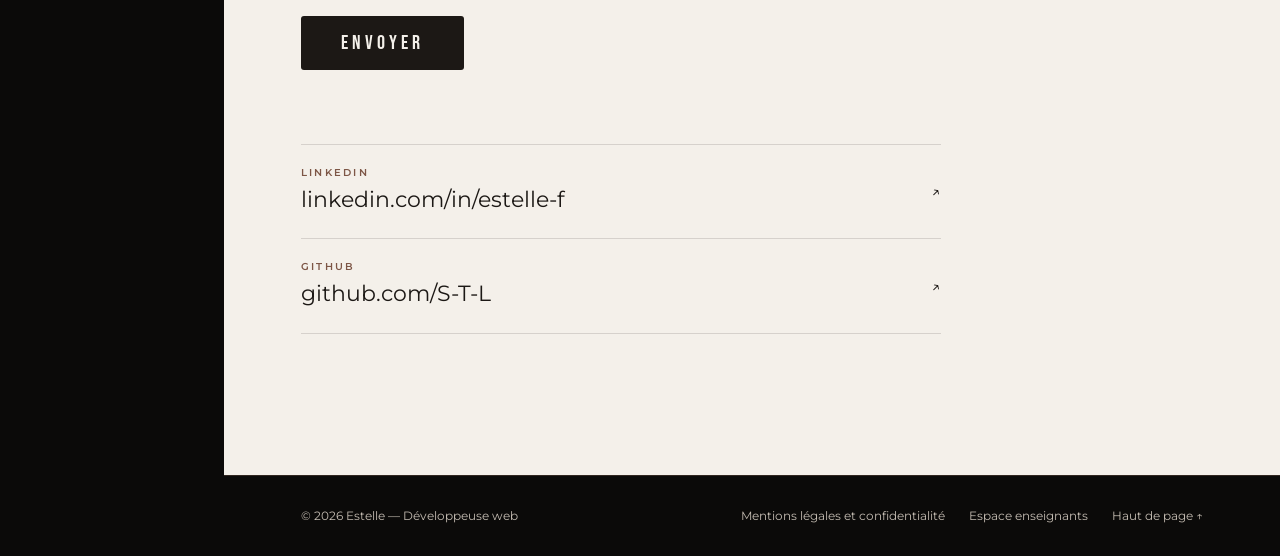
==== commit ef3dd551: "Contact et logo : formulaire d'envoi par e-mail, page confidentialité et logo EF dans le menu" ====
--- a/index.html
+++ b/index.html
@@ -14,7 +14,7 @@
 
   <nav class="menu" aria-label="Navigation principale">
     <div class="menu__corps">
-      <a class="marque" href="#accueil"><span class="marque__nom">ESTELLE</span><span class="marque__ext">.DEV</span></a>
+      <a class="marque" href="#accueil"><img src="assets/logo-ef.svg" alt="Estelle, développeuse web : retour à l'accueil"></a>
       <button class="menu__bouton" type="button" aria-label="Menu" aria-expanded="false" aria-controls="menu-liens">≡</button>
       <div class="menu__liens" id="menu-liens">
         <a href="#accueil">Accueil</a>
@@ -33,17 +33,15 @@
 
   <main>
 
-    <!-- ACCUEIL -->
     <header class="accroche" id="accueil">
       <div class="grain" aria-hidden="true"></div>
       <div class="accroche__contenu">
-        <p class="accroche__sur">Estelle · Portfolio</p>
+        <p class="accroche__sur">Estelle</p>
         <h1 class="accroche__titre"><span class="ligne"><span>Développeuse</span></span><span class="ligne"><em>web</em></span></h1>
       </div>
       <a class="accroche__bas" href="#parcours">Découvrir</a>
     </header>
 
-    <!-- À PROPOS -->
     <section class="bloc bloc--clair" id="parcours">
       <div class="interieur">
         <div class="entete apparait">
@@ -62,7 +60,6 @@
       </div>
     </section>
 
-    <!-- FORMATION -->
     <section class="bloc bloc--sombre" aria-labelledby="t-formation">
       <div class="interieur">
         <div class="entete apparait">
@@ -77,7 +74,6 @@
       </div>
     </section>
 
-    <!-- RÉALISATIONS -->
     <section class="bloc bloc--clair" id="projets">
       <div class="interieur">
         <div class="entete apparait">
@@ -148,7 +144,6 @@
       </div>
     </section>
 
-    <!-- VEILLE -->
     <section class="bloc bloc--sombre" id="veille">
       <div class="interieur">
         <div class="entete apparait">
@@ -190,7 +185,6 @@
       </div>
     </section>
 
-    <!-- CONTACT -->
     <section class="bloc bloc--clair" id="contact">
       <div class="interieur">
         <div class="entete apparait">
@@ -198,7 +192,20 @@
         </div>
         <div class="contact contact--seul">
           <div class="apparait">
-            <p class="contact__texte">Une proposition, une question sur un projet ? Écrivez-moi sur LinkedIn ou retrouvez-moi sur GitHub.</p>
+            <p class="contact__texte">Une proposition, une question sur un projet ? Écrivez-moi via ce formulaire, ou retrouvez-moi sur LinkedIn et GitHub.</p>
+            <!-- Messages affichés sans JavaScript, après la redirection de contact.php -->
+            <p class="contact__cible" id="contact-envoye">Merci, votre message a bien été envoyé. Je vous réponds au plus vite.</p>
+            <p class="contact__cible erreur" id="contact-erreur">L'envoi a échoué : vérifiez les champs et réessayez, ou écrivez-moi sur LinkedIn.</p>
+            <form class="formulaire contact__formulaire" id="formulaire-contact" action="contact.php" method="post">
+              <label for="contact-nom">Nom *<input type="text" id="contact-nom" name="nom" maxlength="100" autocomplete="name" required></label>
+              <label for="contact-email">E-mail *<input type="email" id="contact-email" name="email" maxlength="254" autocomplete="email" required></label>
+              <label class="large" for="contact-message">Message *<textarea id="contact-message" name="message" minlength="10" maxlength="5000" required></textarea></label>
+              <!-- Champ piège pour les robots, invisible pour les visiteurs -->
+              <div class="contact__piege" aria-hidden="true"><label for="contact-site">Ne pas remplir<input type="text" id="contact-site" name="site" tabindex="-1" autocomplete="off"></label></div>
+              <p class="large contact__rgpd">Vos informations servent uniquement à vous répondre et sont supprimées au plus tard un an après notre échange. Vous pouvez les consulter ou les faire supprimer à tout moment. <a class="lien-texte" href="mentions-legales.html#formulaire">En savoir plus</a></p>
+              <button type="submit">Envoyer</button>
+              <output class="large contact__retour" for="contact-nom contact-email contact-message"></output>
+            </form>
             <a class="canal" href="https://www.linkedin.com/in/estelle-f-b1318629b" target="_blank" rel="noopener"><span><small>LinkedIn</small><strong>linkedin.com/in/estelle-f</strong></span><span aria-hidden="true">↗</span></a>
             <a class="canal" href="https://github.com/S-T-L" target="_blank" rel="noopener"><span><small>GitHub</small><strong>github.com/S-T-L</strong></span><span aria-hidden="true">↗</span></a>
           </div>
@@ -211,7 +218,7 @@
   <footer class="pied">
     <span>© 2026 Estelle — Développeuse web</span>
     <nav class="pied__liens" aria-label="Liens de bas de page">
-      <a href="mentions-legales.html">Mentions légales</a>
+      <a href="mentions-legales.html">Mentions légales et confidentialité</a>
       <a href="prive/login.php">Espace enseignants</a>
       <a href="#accueil">Haut de page ↑</a>
     </nav>
--- a/styles.css
+++ b/styles.css
@@ -1,6 +1,6 @@
 /* Portfolio — Estelle · style noir & cuivre */
 
-/* Polices hébergées localement (fichiers officiels Google Fonts) — mêmes graisses que l'ancien appel à Google */
+/* Polices hébergées localement (fichiers officiels Google Fonts) */
 @font-face { font-family: "Bebas Neue"; src: url("assets/fonts/BebasNeue-Regular.ttf") format("truetype"); font-weight: 400; font-style: normal; font-display: swap; }
 @font-face { font-family: "Montserrat"; src: url("assets/fonts/Montserrat-VariableFont_wght.ttf") format("truetype"); font-weight: 300 600; font-style: normal; font-display: swap; }
 @font-face { font-family: "Montserrat"; src: url("assets/fonts/Montserrat-Italic-VariableFont_wght.ttf") format("truetype"); font-weight: 300; font-style: italic; font-display: swap; }
@@ -37,9 +37,8 @@
 /* ════════ MENU ════════ */
 .menu { position: fixed; top: 0; left: 0; right: 0; z-index: 100; background: rgba(11, 10, 9, .9); backdrop-filter: blur(10px); -webkit-backdrop-filter: blur(10px); border-bottom: 1px solid rgba(165, 120, 101, .4); }
 .menu__corps { display: flex; align-items: center; justify-content: space-between; height: 64px; padding: 0 16px; }
-.marque { font-family: var(--titre); font-size: 26px; letter-spacing: .2em; line-height: 1; display: inline-flex; gap: .15em; }
-.marque__nom { color: var(--cuivre); }
-.marque__ext { color: var(--txt-clair); }
+.marque { display: inline-flex; }
+.marque img { width: 44px; height: auto; }
 .menu__bouton { background: none; border: 0; color: var(--txt-clair); font-size: 26px; line-height: 1; padding: 6px; cursor: pointer; }
 .menu__liens { display: none; }
 .menu__liens a { font-size: 11px; font-weight: 500; letter-spacing: .22em; text-transform: uppercase; color: var(--txt-clair-2); transition: color .25s; }
@@ -53,7 +52,7 @@
   .menu { right: auto; bottom: 0; width: var(--menu-l); background: var(--cuivre); border: 0; backdrop-filter: none; -webkit-backdrop-filter: none; clip-path: polygon(0 0, 100% 0, var(--menu-bas) 100%, 0 100%); }
   .menu::before { content: ""; position: absolute; inset: 0; background: var(--encre); clip-path: polygon(0 0, calc(100% - 2px) 0, calc(var(--menu-bas) - 2px) 100%, 0 100%); }
   .menu__corps { position: relative; z-index: 1; flex-direction: column; align-items: flex-start; justify-content: flex-start; height: 100%; width: 90%; padding: 50px 34px 34px; gap: 58px; }
-  .marque { flex-direction: column; font-size: 44px; line-height: .95; gap: 0; }
+  .marque img { width: 80px; }
   .menu__bouton { display: none; }
   .menu__liens { display: flex; flex-direction: column; width: 100%; }
   .menu__liens a { display: flex; align-items: center; gap: 0; padding: 17px 0; border-bottom: 1px solid var(--trait-clair); transition: color .25s, gap .3s ease; }
@@ -209,6 +208,14 @@
 .formulaire button { justify-self: start; font-family: var(--titre); font-size: 20px; letter-spacing: .2em; padding: 15px 40px; border: 0; border-radius: 3px; background: var(--txt-sombre); color: var(--papier); cursor: pointer; transition: background .3s, transform .3s; }
 .formulaire button:hover { background: var(--cuivre); transform: translateY(-2px); }
 .formulaire output { font-size: 13px; color: var(--cuivre-sombre); }
+.contact__formulaire { margin-bottom: 50px; }
+.contact__piege { position: absolute; left: -9999px; width: 1px; height: 1px; overflow: hidden; }
+.contact__rgpd { font-size: 12px; color: var(--txt-sombre-2); }
+.contact__retour.erreur, .contact__cible.erreur { color: #a33a2a; }
+.formulaire button:disabled { opacity: .6; cursor: wait; transform: none; }
+/* Retour d'envoi sans JavaScript : affiché via l'ancre de redirection */
+.contact__cible { display: none; margin-bottom: 24px; font-size: 14px; font-weight: 600; color: var(--cuivre-sombre); }
+.contact__cible:target { display: block; }
 
 /* ════════ PIED ════════ */
 .pied { display: flex; justify-content: space-between; align-items: center; gap: 16px; flex-wrap: wrap; padding: 30px clamp(20px, 6vw, 90px); background: var(--encre); border-top: 1px solid rgba(165, 120, 101, .25); font-size: 12px; color: var(--txt-clair-2); }
@@ -253,7 +260,8 @@
 .projet-page--seul { display: block; max-width: 780px; }
 .projet-page__media { position: sticky; top: 40px; display: flex; flex-direction: column; gap: 24px; }
 .rubrique + .rubrique { margin-top: 56px; }
-.rubrique h2 { font-family: var(--titre); font-weight: 400; font-size: clamp(30px, 3.4vw, 40px); letter-spacing: .04em; line-height: 1; margin: 10px 0 16px; }
+.rubrique + .groupe { margin-top: 72px; }
+.rubrique h2, .rubrique h3 { font-family: var(--titre); font-weight: 400; font-size: clamp(30px, 3.4vw, 40px); letter-spacing: .04em; line-height: 1; margin: 10px 0 16px; }
 .rubrique p { font-size: 15.5px; color: var(--txt-sombre-2); }
 .rubrique p + p { margin-top: 14px; }
 .projet-page--seul .rubrique p + ul, .projet-page--seul .rubrique ul + p { margin-top: 14px; }
@@ -283,10 +291,10 @@
 /* Vidéo chargée au clic : miniature locale + bouton, YouTube n'est contacté qu'après le clic */
 .video__lancer { position: absolute; inset: 0; display: flex; align-items: center; justify-content: center; }
 .video__lancer img { position: absolute; inset: 0; width: 100%; height: 100%; object-fit: cover; opacity: .75; transition: opacity .3s; }
-.video__bouton { position: relative; font-family: var(--titre); font-size: 18px; letter-spacing: .14em; padding: 13px 22px; border-radius: 3px; background: rgba(11, 10, 9, .8); color: var(--txt-clair); transition: background .3s, transform .3s; }
+.video__bouton { position: relative; max-width: 85%; text-align: center; font-family: var(--titre); font-size: 18px; letter-spacing: .14em; padding: 13px 22px; border-radius: 3px; background: rgba(11, 10, 9, .8); color: var(--txt-clair); transition: background .3s, transform .3s; }
 .video__lancer:hover img, .video__lancer:focus-visible img { opacity: .9; }
 .video__lancer:hover .video__bouton, .video__lancer:focus-visible .video__bouton { background: var(--cuivre); transform: scale(1.05); }
-.video__info { font-size: 12px; color: var(--txt-sombre-2); margin-top: -12px; }
+.video__info { font-size: 12px; color: var(--txt-sombre-2); margin-bottom: -12px; }
 .video__info a, .lien-texte { color: var(--cuivre-sombre); text-decoration: underline; }
 .note-media { font-size: 12px; color: var(--txt-sombre-2); margin-top: -12px; }
 .suite { display: flex; justify-content: space-between; flex-wrap: wrap; gap: 14px; margin-top: clamp(60px, 8vw, 96px); padding-top: 32px; border-top: 1px solid var(--trait-sombre); }
@@ -298,6 +306,22 @@
 .carte h3 { font-family: var(--titre); font-weight: 400; font-size: 28px; letter-spacing: .05em; line-height: 1.05; margin: 10px 0 8px; }
 .carte p { font-size: 14px; color: var(--txt-sombre-2); }
 .fiches { display: grid; grid-template-columns: repeat(auto-fill, minmax(280px, 1fr)); gap: 20px; }
+.fiches--projets { grid-template-columns: repeat(2, 1fr); gap: 30px; }
+.fiche-projet { display: flex; flex-direction: column; gap: 12px; }
+.fiche-projet:hover { border-color: rgba(165, 120, 101, .6); }
+.fiche-projet__tete { display: flex; align-items: center; justify-content: space-between; gap: 12px; }
+.fiche-projet__compte { font-size: 10px; font-weight: 600; letter-spacing: .2em; text-transform: uppercase; color: var(--txt-sombre-2); }
+.carte.fiche-projet h3 { margin: 8px 0 0; font-size: 32px; }
+.carte .fiche-projet__sous { font-size: 11px; font-weight: 600; letter-spacing: .14em; text-transform: uppercase; color: var(--cuivre-sombre); }
+.fiche-projet__titre { margin-top: 14px; }
+.docs--fiches a::after { content: "PDF ↗"; font-size: 10px; font-weight: 600; letter-spacing: .16em; }
+.fiche-projet__liens { display: flex; flex-wrap: wrap; gap: 8px 22px; margin-top: auto; padding-top: 18px; }
+.fiche-projet__liens a { font-size: 11px; font-weight: 600; letter-spacing: .18em; text-transform: uppercase; color: var(--txt-sombre); transition: color .25s; }
+.fiche-projet__liens a::after { content: " ↗"; color: var(--cuivre); }
+.fiche-projet__liens a:hover { color: var(--cuivre-sombre); }
+@media (max-width: 680px) {
+  .fiches--projets { grid-template-columns: 1fr; }
+}
 .connexion { max-width: 480px; }
 .connexion > p { margin: 12px 0 26px; font-size: 15px; color: var(--txt-sombre-2); }
 .formulaire--simple { grid-template-columns: 1fr; }
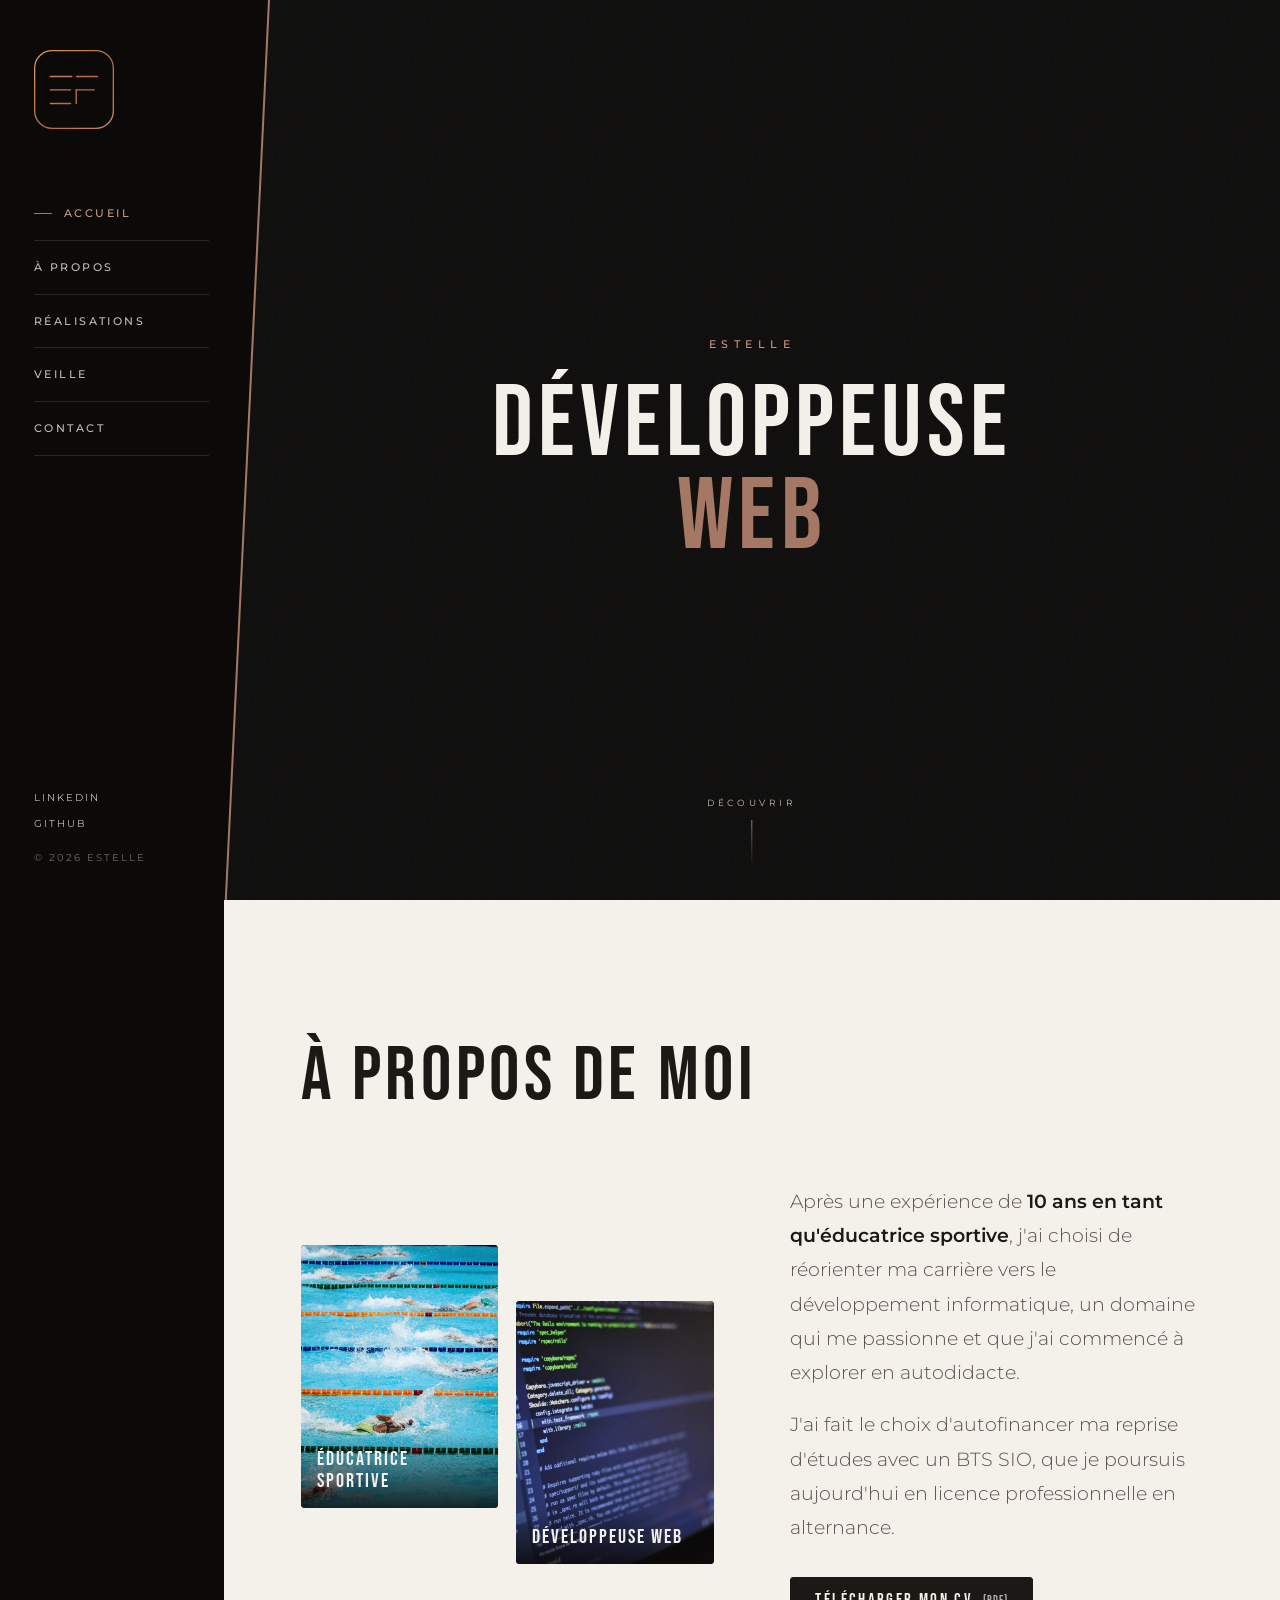
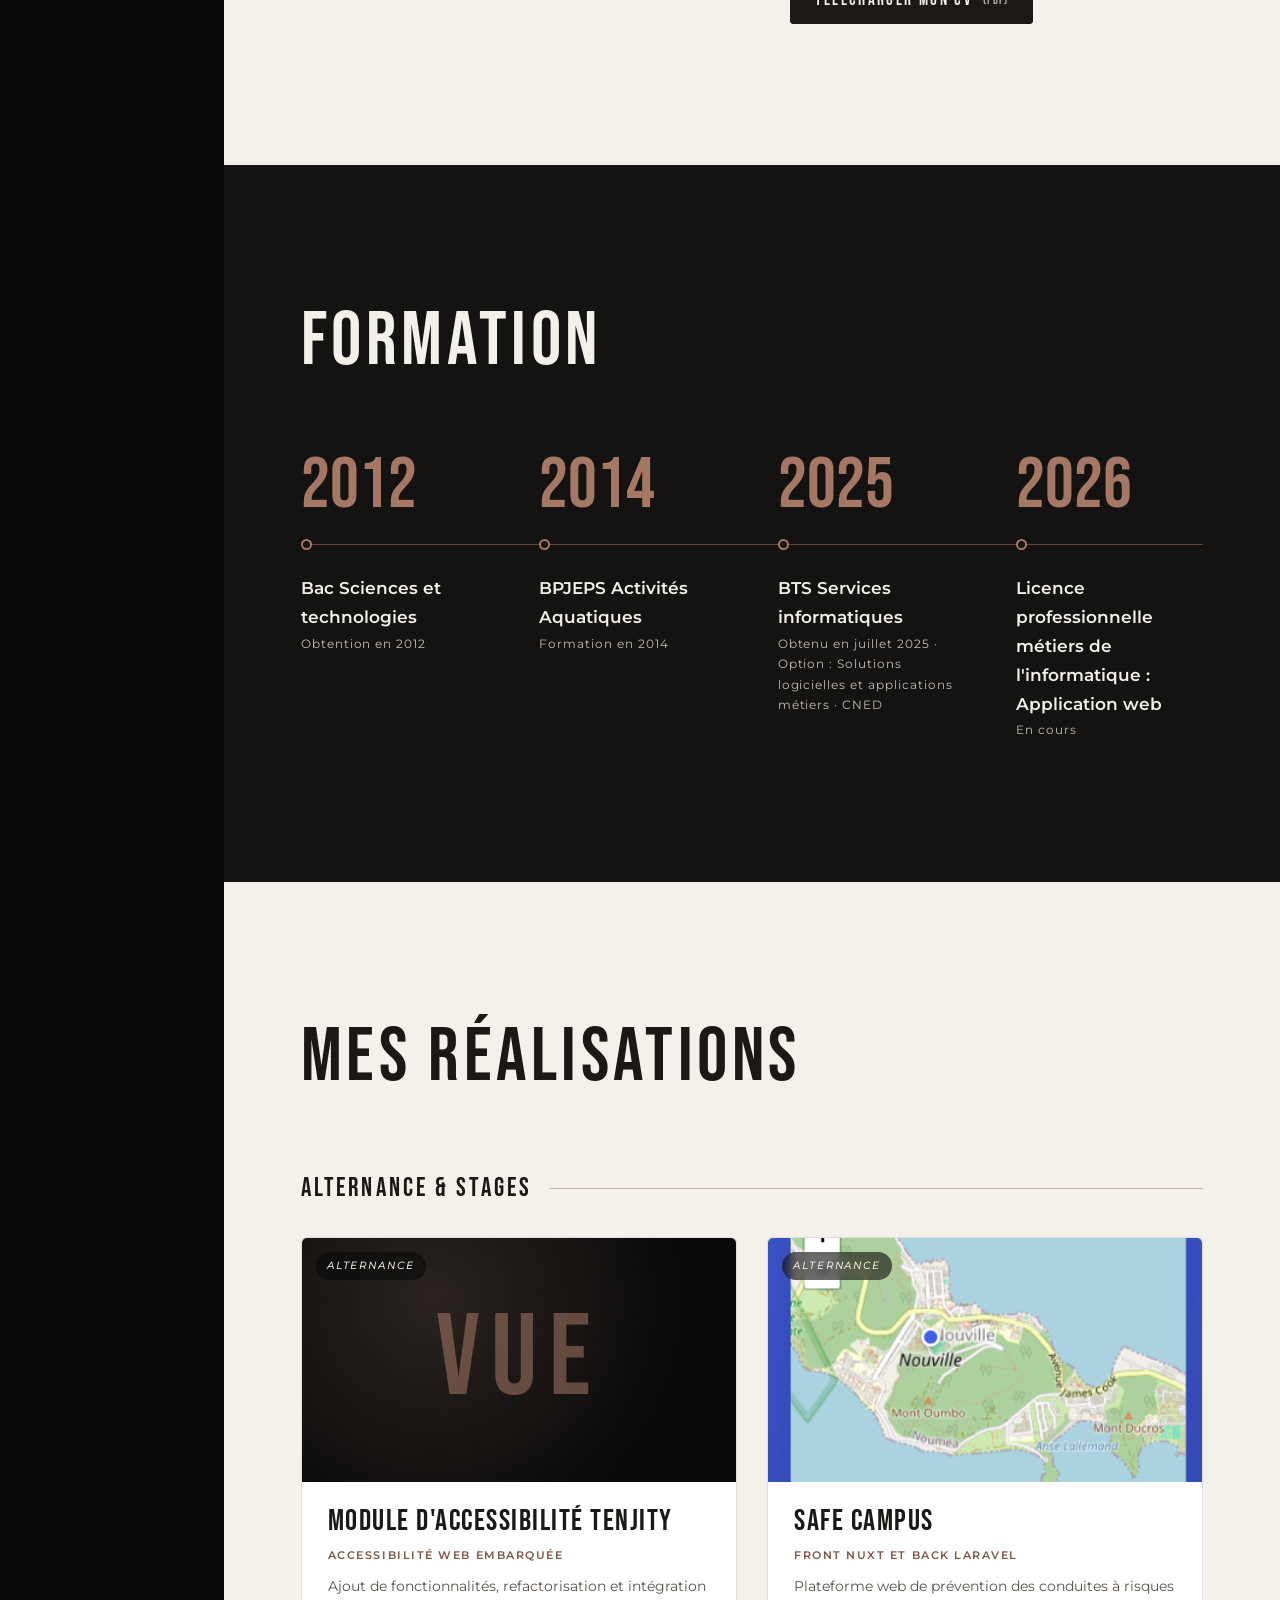
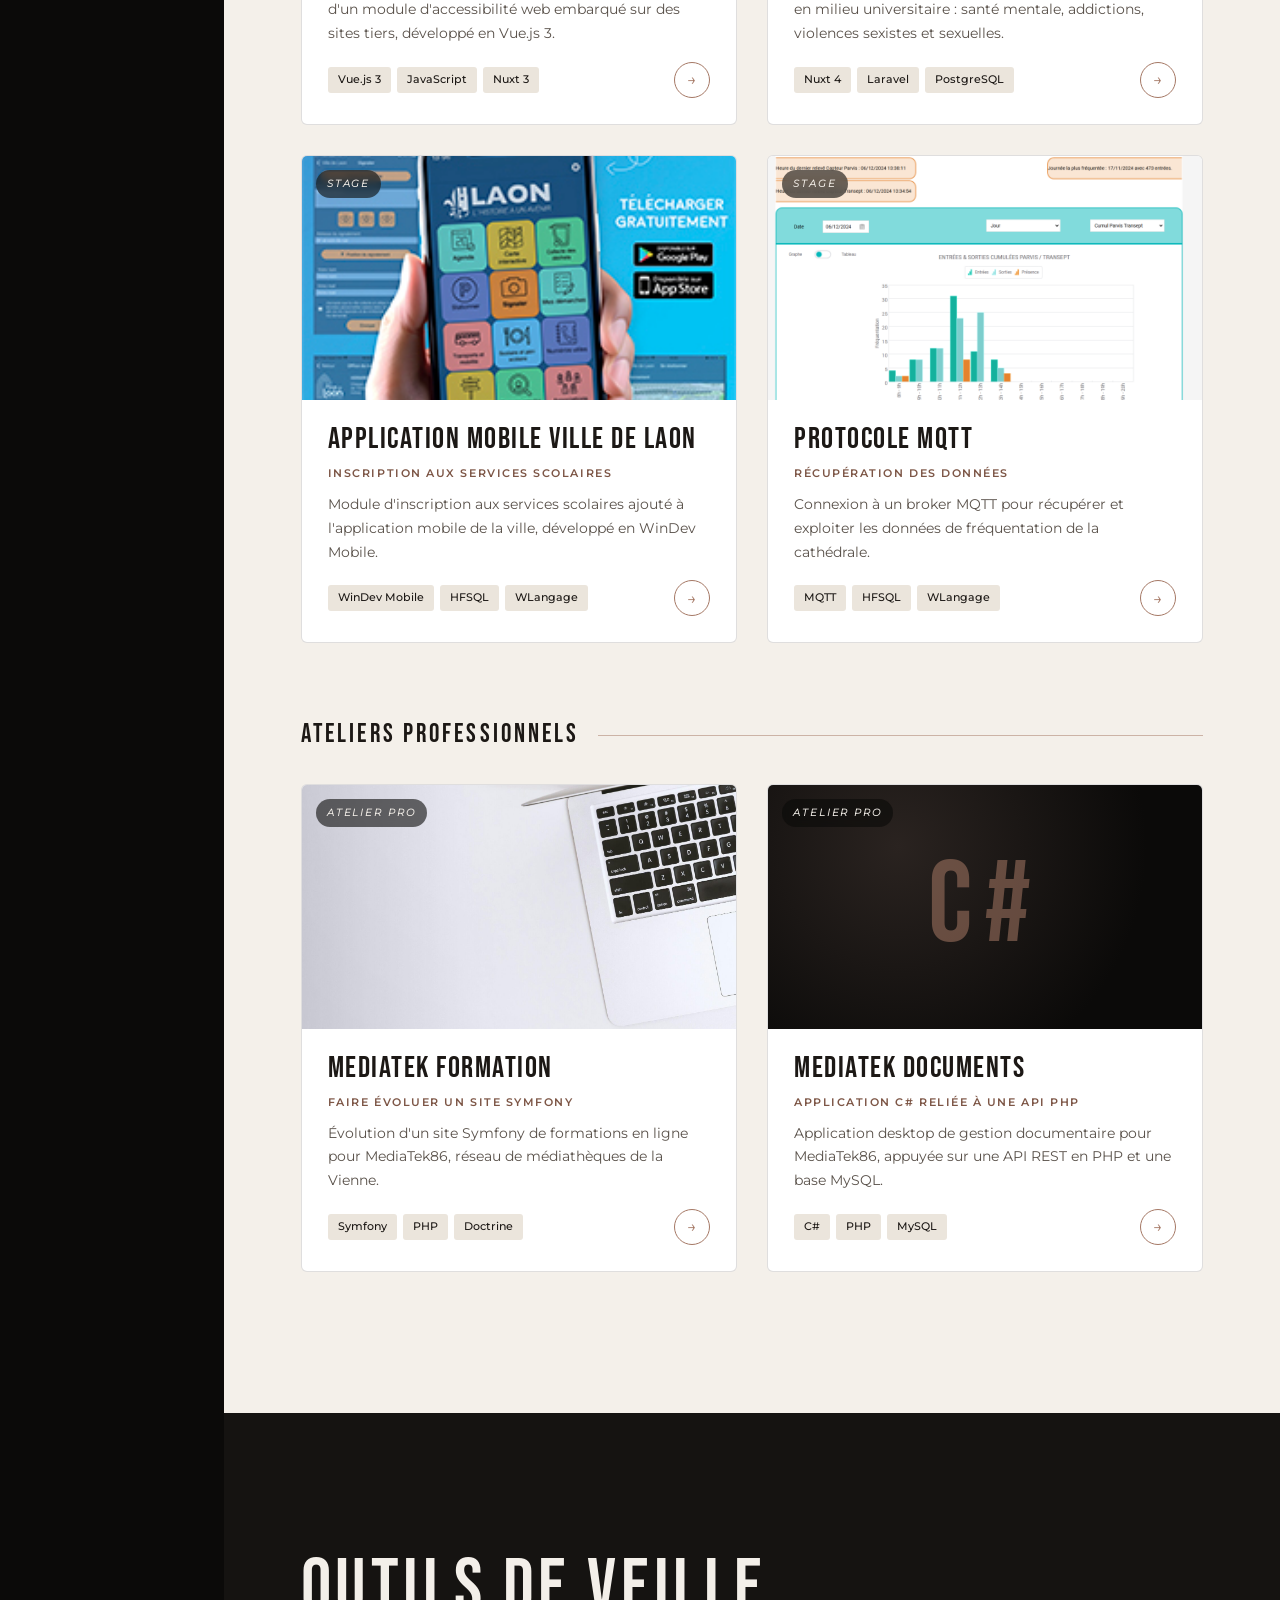
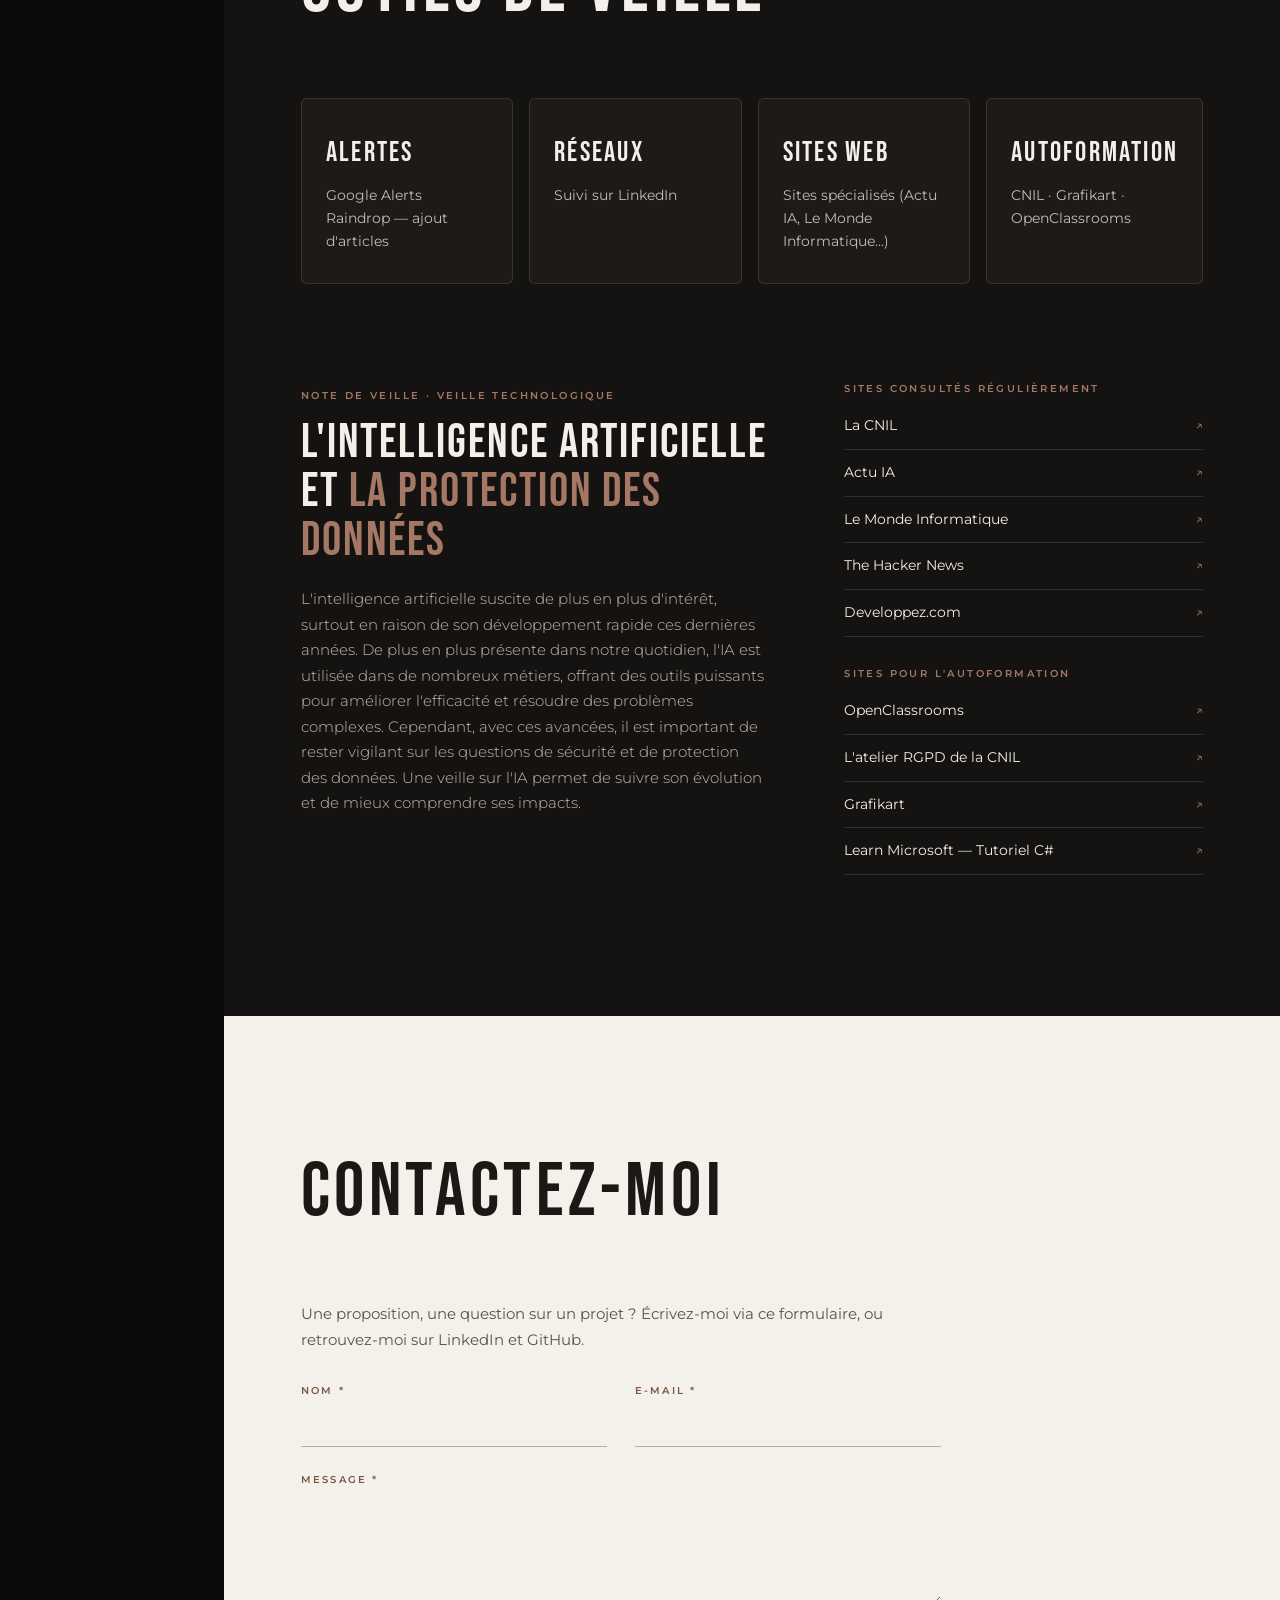
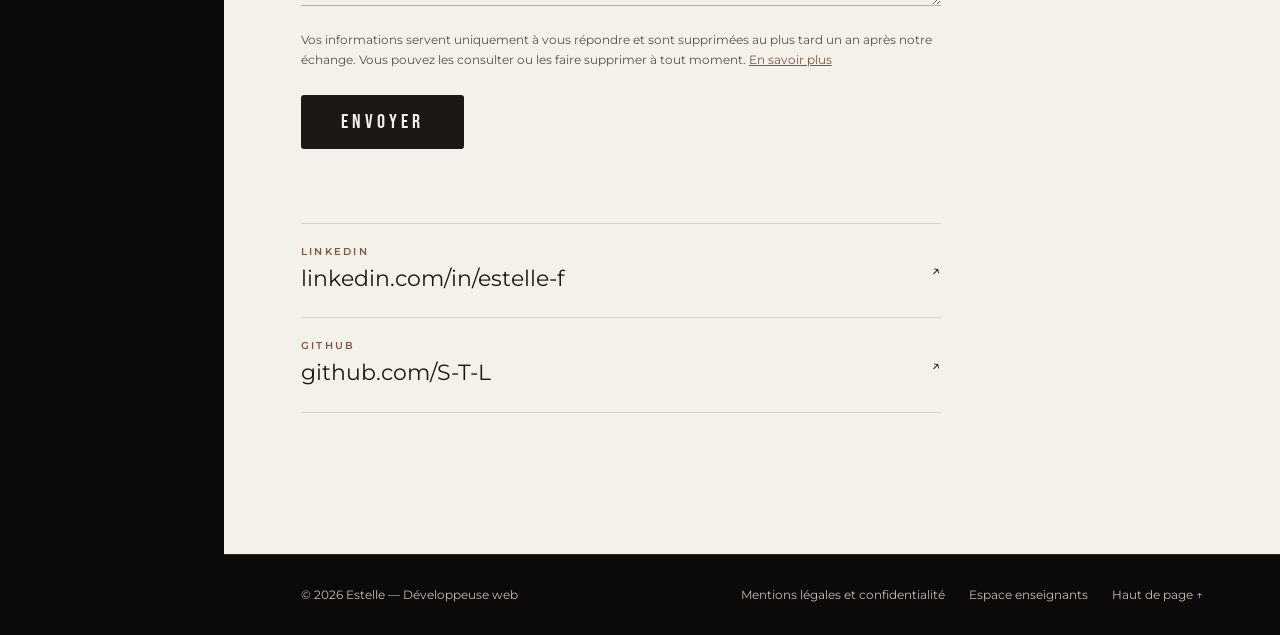
==== commit 5a8c3e04: "CV : bouton de téléchargement dans la section À propos" ====
--- a/index.html
+++ b/index.html
@@ -55,6 +55,7 @@
           <div class="propos__texte apparait">
             <p>Après une expérience de <strong>10 ans en tant qu'éducatrice sportive</strong>, j'ai choisi de réorienter ma carrière vers le développement informatique, un domaine qui me passionne et que j'ai commencé à explorer en autodidacte.</p>
             <p>J'ai fait le choix d'autofinancer ma reprise d'études avec un BTS SIO, que je poursuis aujourd'hui en licence professionnelle en alternance.</p>
+            <a class="btn propos__cv" href="assets/a-propos/cv-estelle-friedt.pdf" target="_blank" rel="noopener">Télécharger mon CV <small>(PDF)</small></a>
           </div>
         </div>
       </div>
--- a/styles.css
+++ b/styles.css
@@ -113,6 +113,8 @@
 .propos__texte p { font-size: clamp(16px, 1.5vw, 18.5px); font-weight: 300; line-height: 1.85; color: var(--txt-sombre-2); }
 .propos__texte p + p { margin-top: 18px; }
 .propos__texte strong { color: var(--txt-sombre); font-weight: 600; }
+.propos__cv { margin-top: 32px; }
+.propos__cv small { font-size: .7em; letter-spacing: .08em; opacity: .7; }
 
 .duo { display: grid; grid-template-columns: 1fr 1fr; gap: 18px; }
 .duo figure { position: relative; aspect-ratio: 3 / 4; overflow: hidden; border-radius: 4px; background: var(--encre-3); }
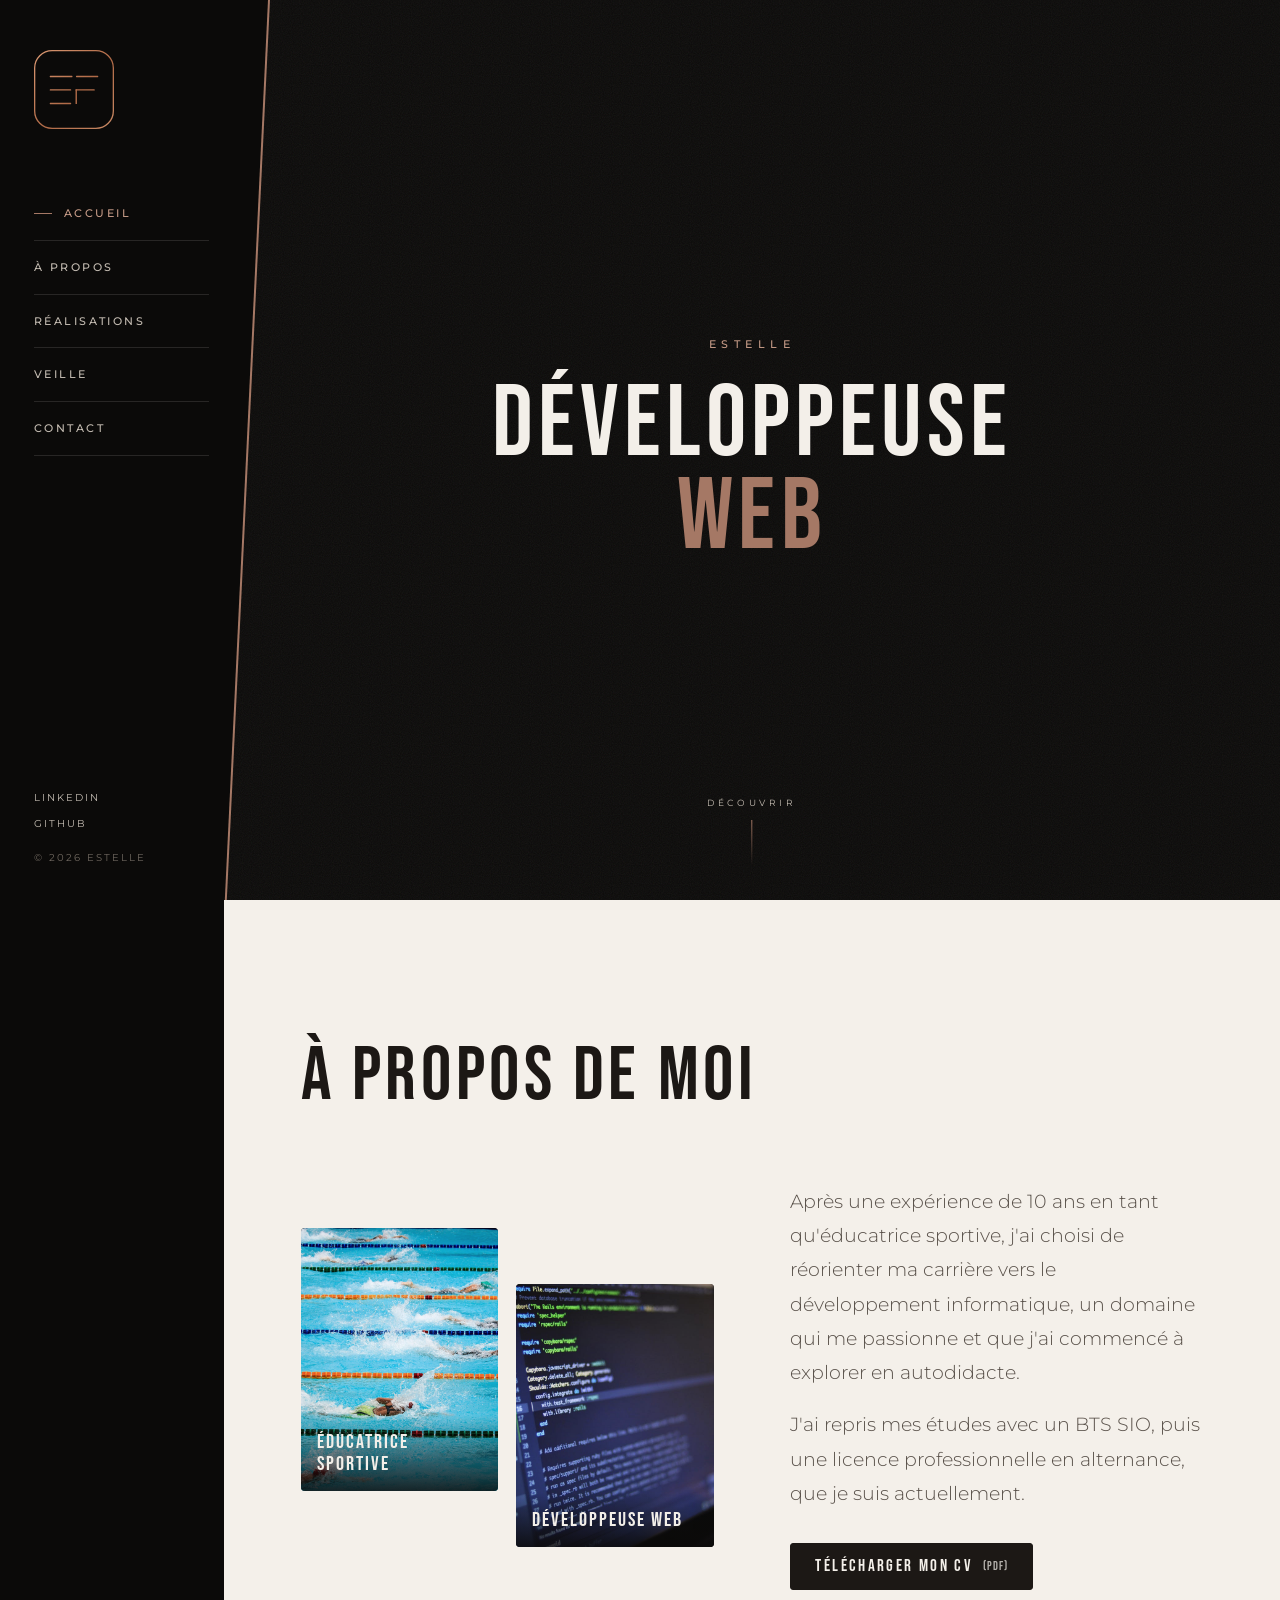
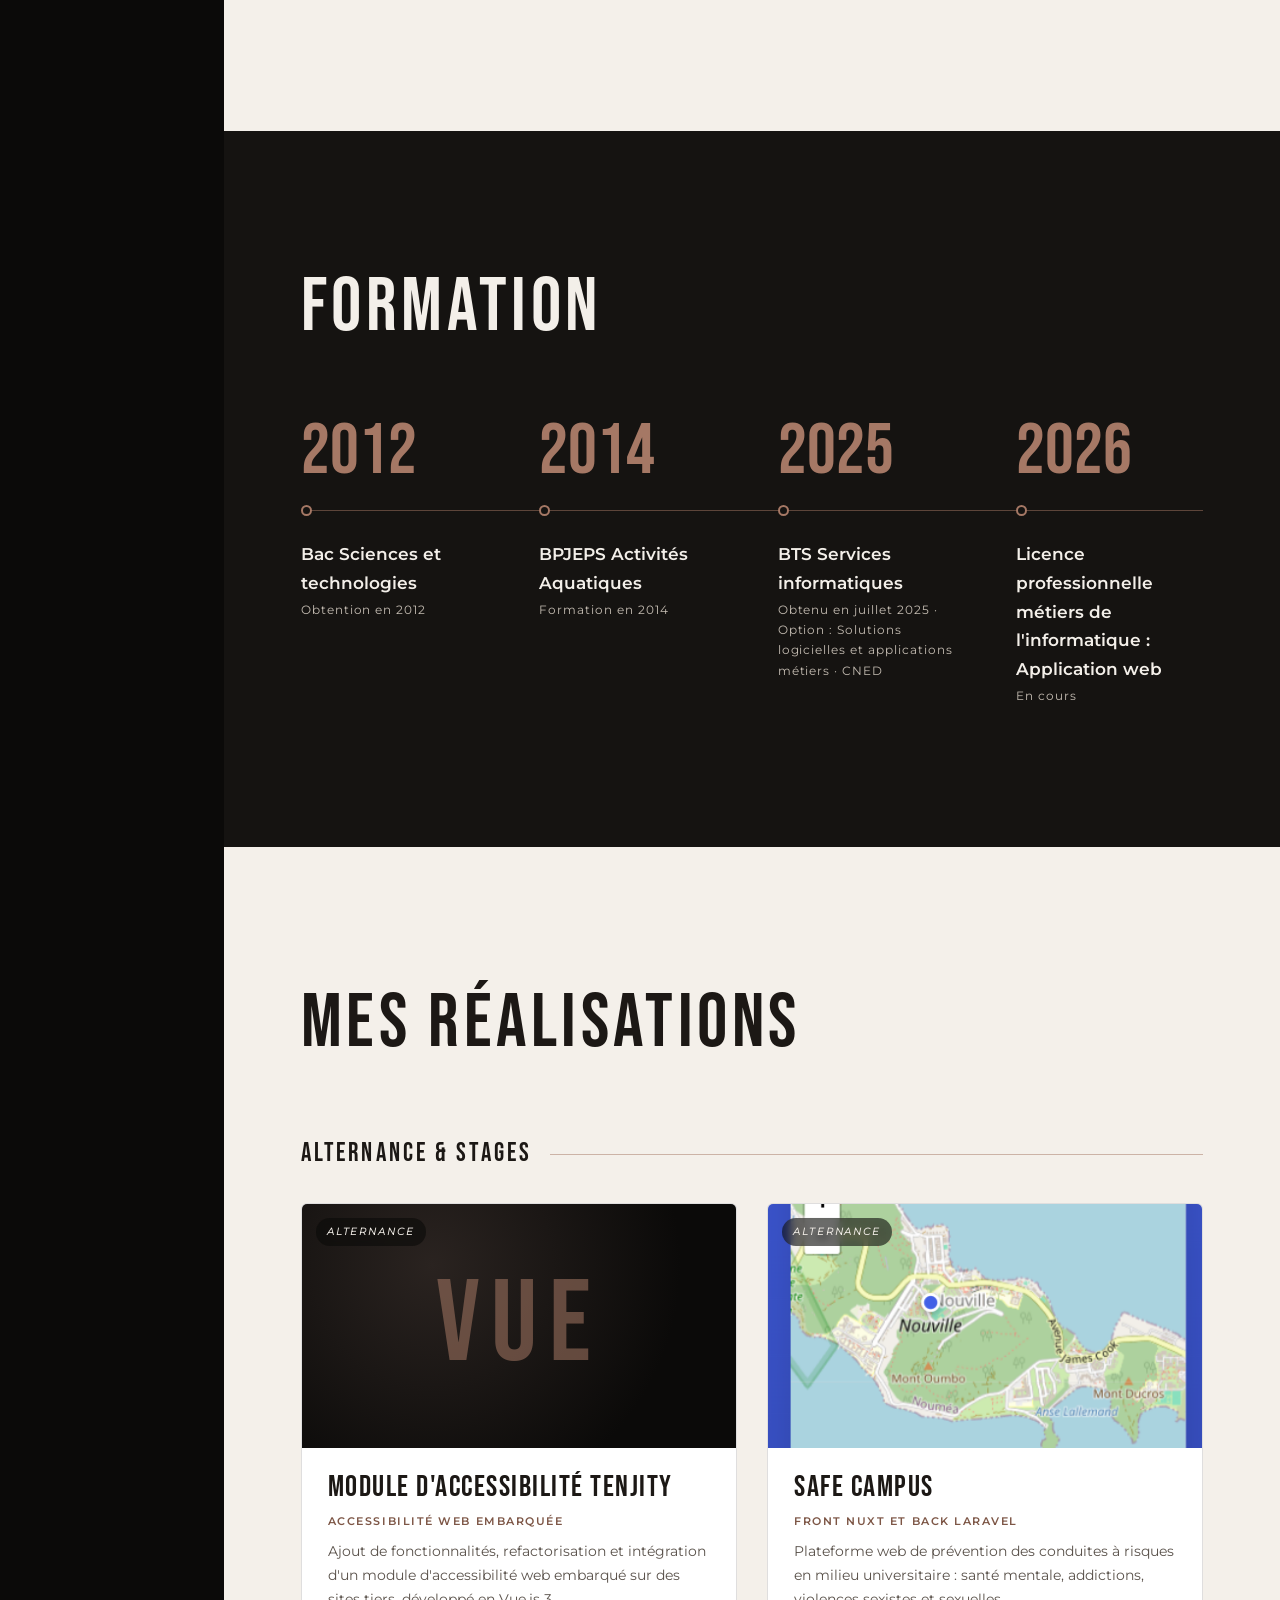
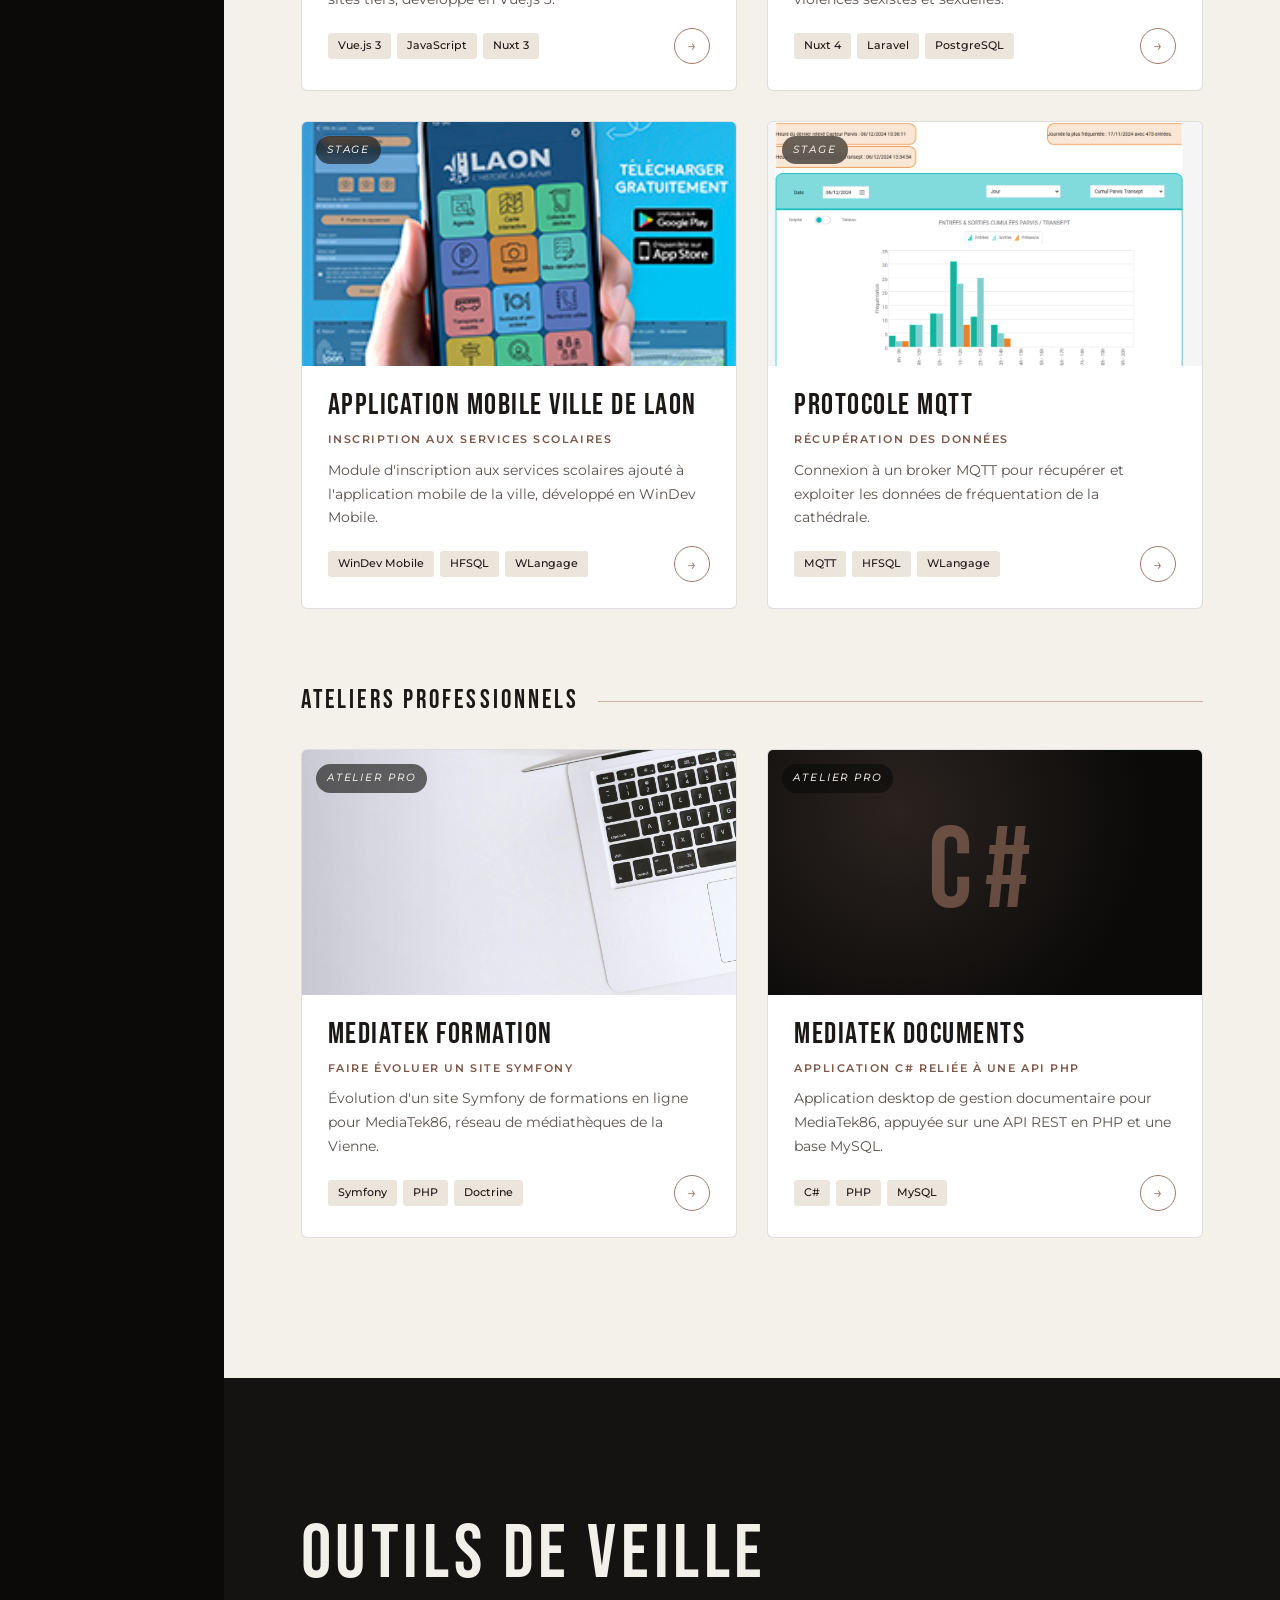
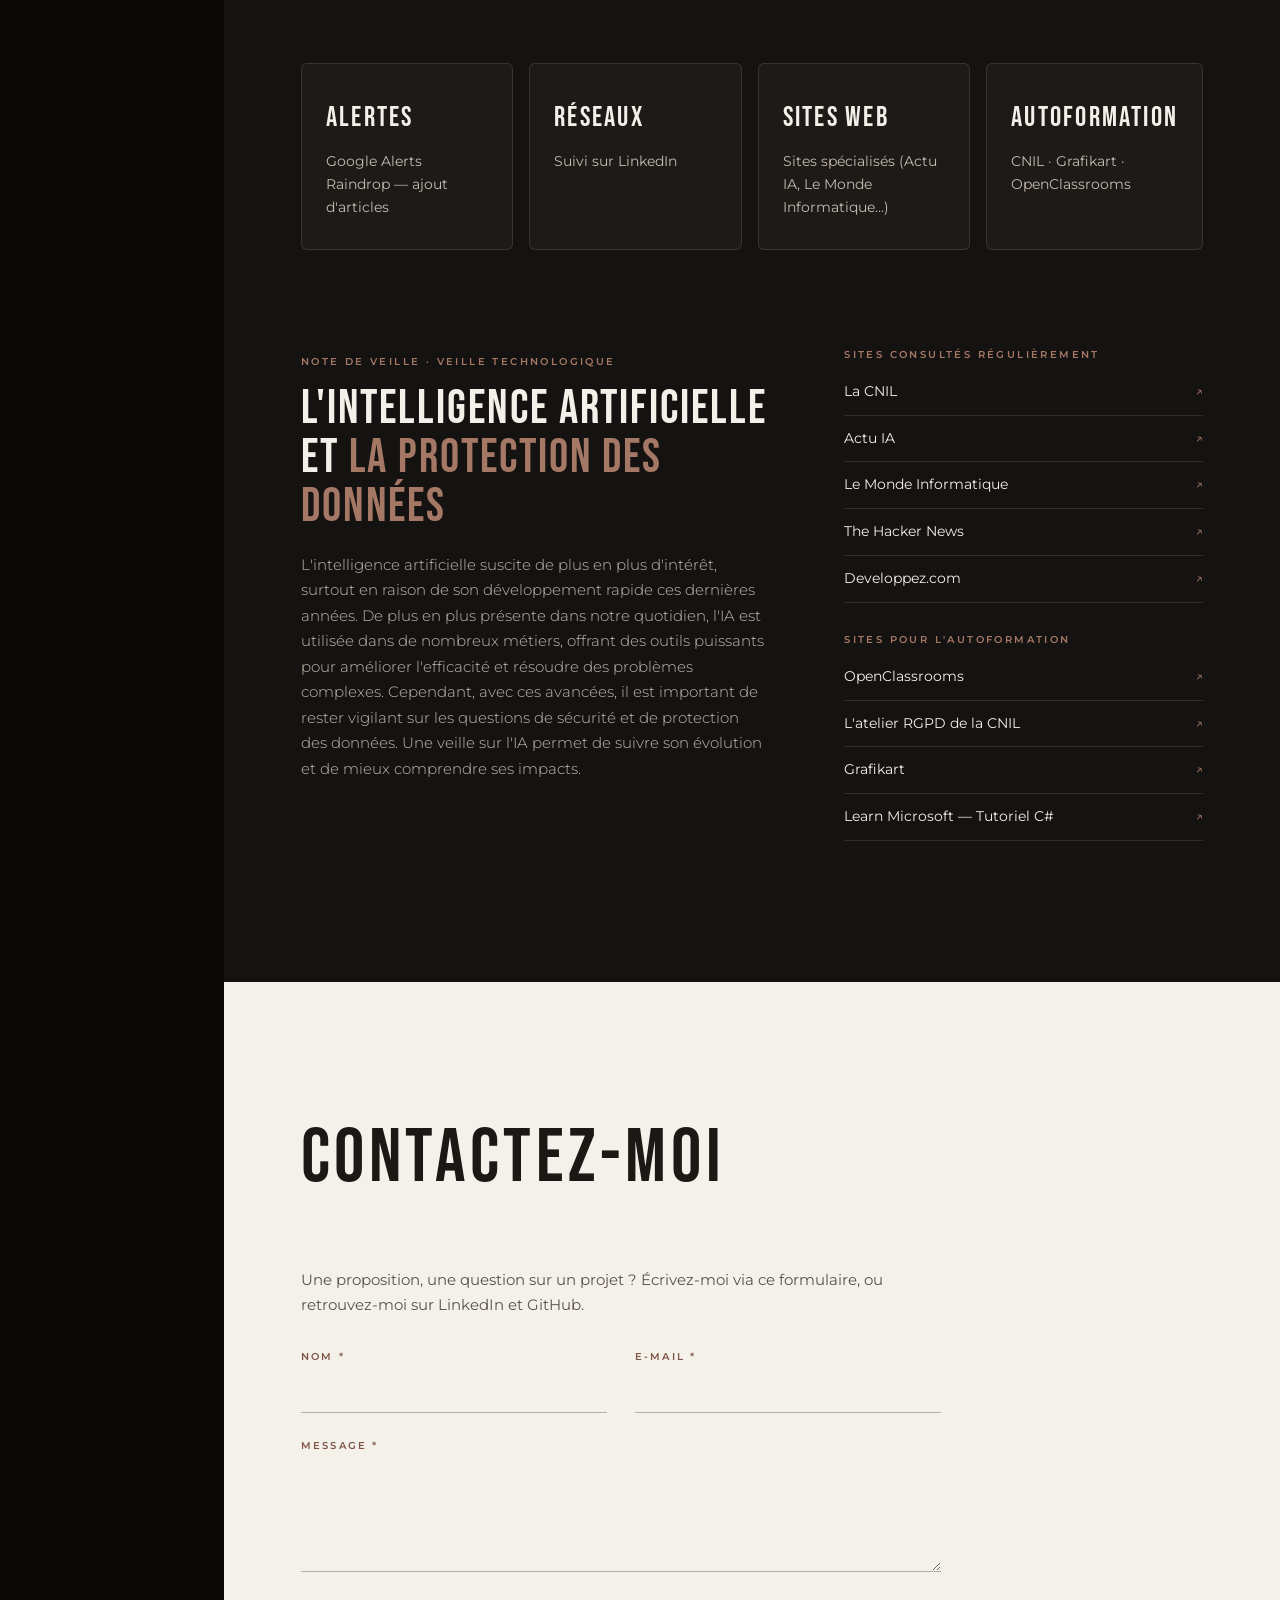
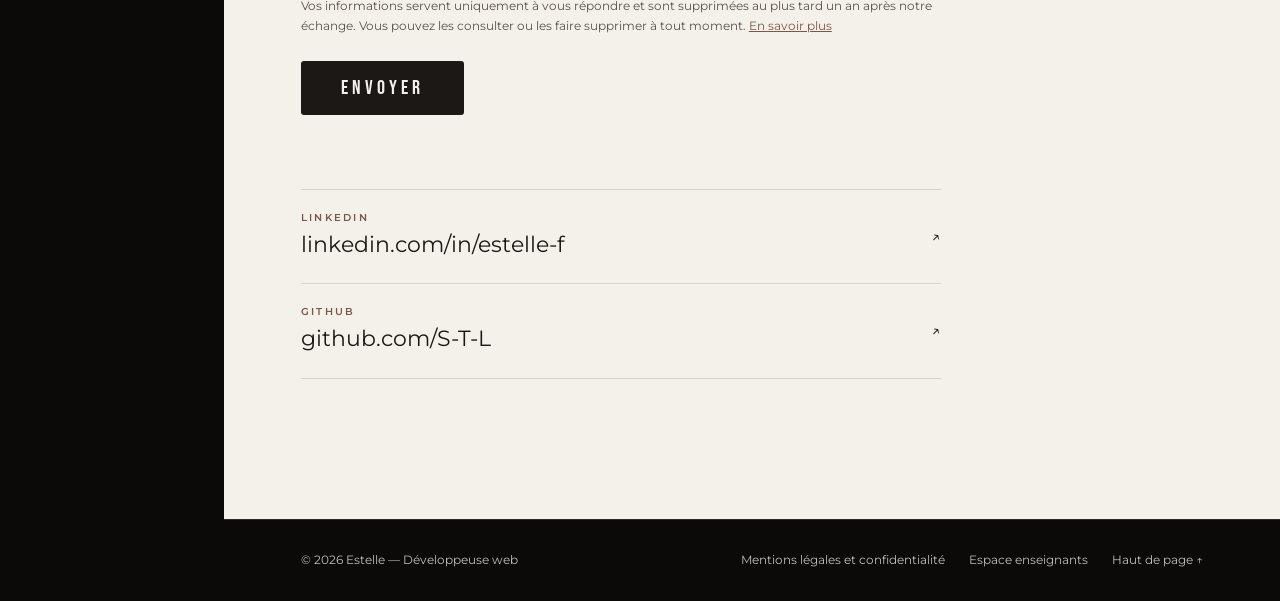
==== commit 0127b491: "À propos : présentation du parcours reformulée" ====
--- a/index.html
+++ b/index.html
@@ -7,7 +7,7 @@
   <meta name="description" content="Portfolio d'Estelle, développeuse web en reconversion — parcours, réalisations, veille et contact.">
   <title>Portfolio — Estelle · Développeuse web</title>
   <link rel="stylesheet" href="styles.css">
-  <link rel="icon" type="image/svg+xml" href="data:image/svg+xml,%3Csvg xmlns=%27http://www.w3.org/2000/svg%27 viewBox=%270 0 64 64%27%3E%3Crect width=%2764%27 height=%2764%27 rx=%2714%27 fill=%27%230b0a09%27/%3E%3Ctext x=%2732%27 y=%2747%27 font-family=%27Impact,sans-serif%27 font-size=%2740%27 fill=%27%23a57865%27 text-anchor=%27middle%27%3EE%3C/text%3E%3C/svg%3E">
+  <link rel="icon" type="image/svg+xml" href="assets/favicon.svg">
 </head>
 
 <body>
@@ -53,8 +53,8 @@
             <figure><img src="assets/a-propos/apres.jpg" alt="Nouveau métier : développeuse web" loading="lazy"><figcaption>Développeuse web</figcaption></figure>
           </div>
           <div class="propos__texte apparait">
-            <p>Après une expérience de <strong>10 ans en tant qu'éducatrice sportive</strong>, j'ai choisi de réorienter ma carrière vers le développement informatique, un domaine qui me passionne et que j'ai commencé à explorer en autodidacte.</p>
-            <p>J'ai fait le choix d'autofinancer ma reprise d'études avec un BTS SIO, que je poursuis aujourd'hui en licence professionnelle en alternance.</p>
+            <p>Après une expérience de 10 ans en tant qu'éducatrice sportive, j'ai choisi de réorienter ma carrière vers le développement informatique, un domaine qui me passionne et que j'ai commencé à explorer en autodidacte.</p>
+            <p>J'ai repris mes études avec un BTS SIO, puis une licence professionnelle en alternance, que je suis actuellement.</p>
             <a class="btn propos__cv" href="assets/a-propos/cv-estelle-friedt.pdf" target="_blank" rel="noopener">Télécharger mon CV <small>(PDF)</small></a>
           </div>
         </div>
--- a/styles.css
+++ b/styles.css
@@ -326,6 +326,7 @@
 }
 .connexion { max-width: 480px; }
 .connexion > p { margin: 12px 0 26px; font-size: 15px; color: var(--txt-sombre-2); }
+.video-cv { display: block; width: 100%; max-width: 320px; border-radius: 6px; background: #000; }
 .formulaire--simple { grid-template-columns: 1fr; }
 .erreur { font-size: 14px; font-weight: 600; color: #a33a2a; }
 
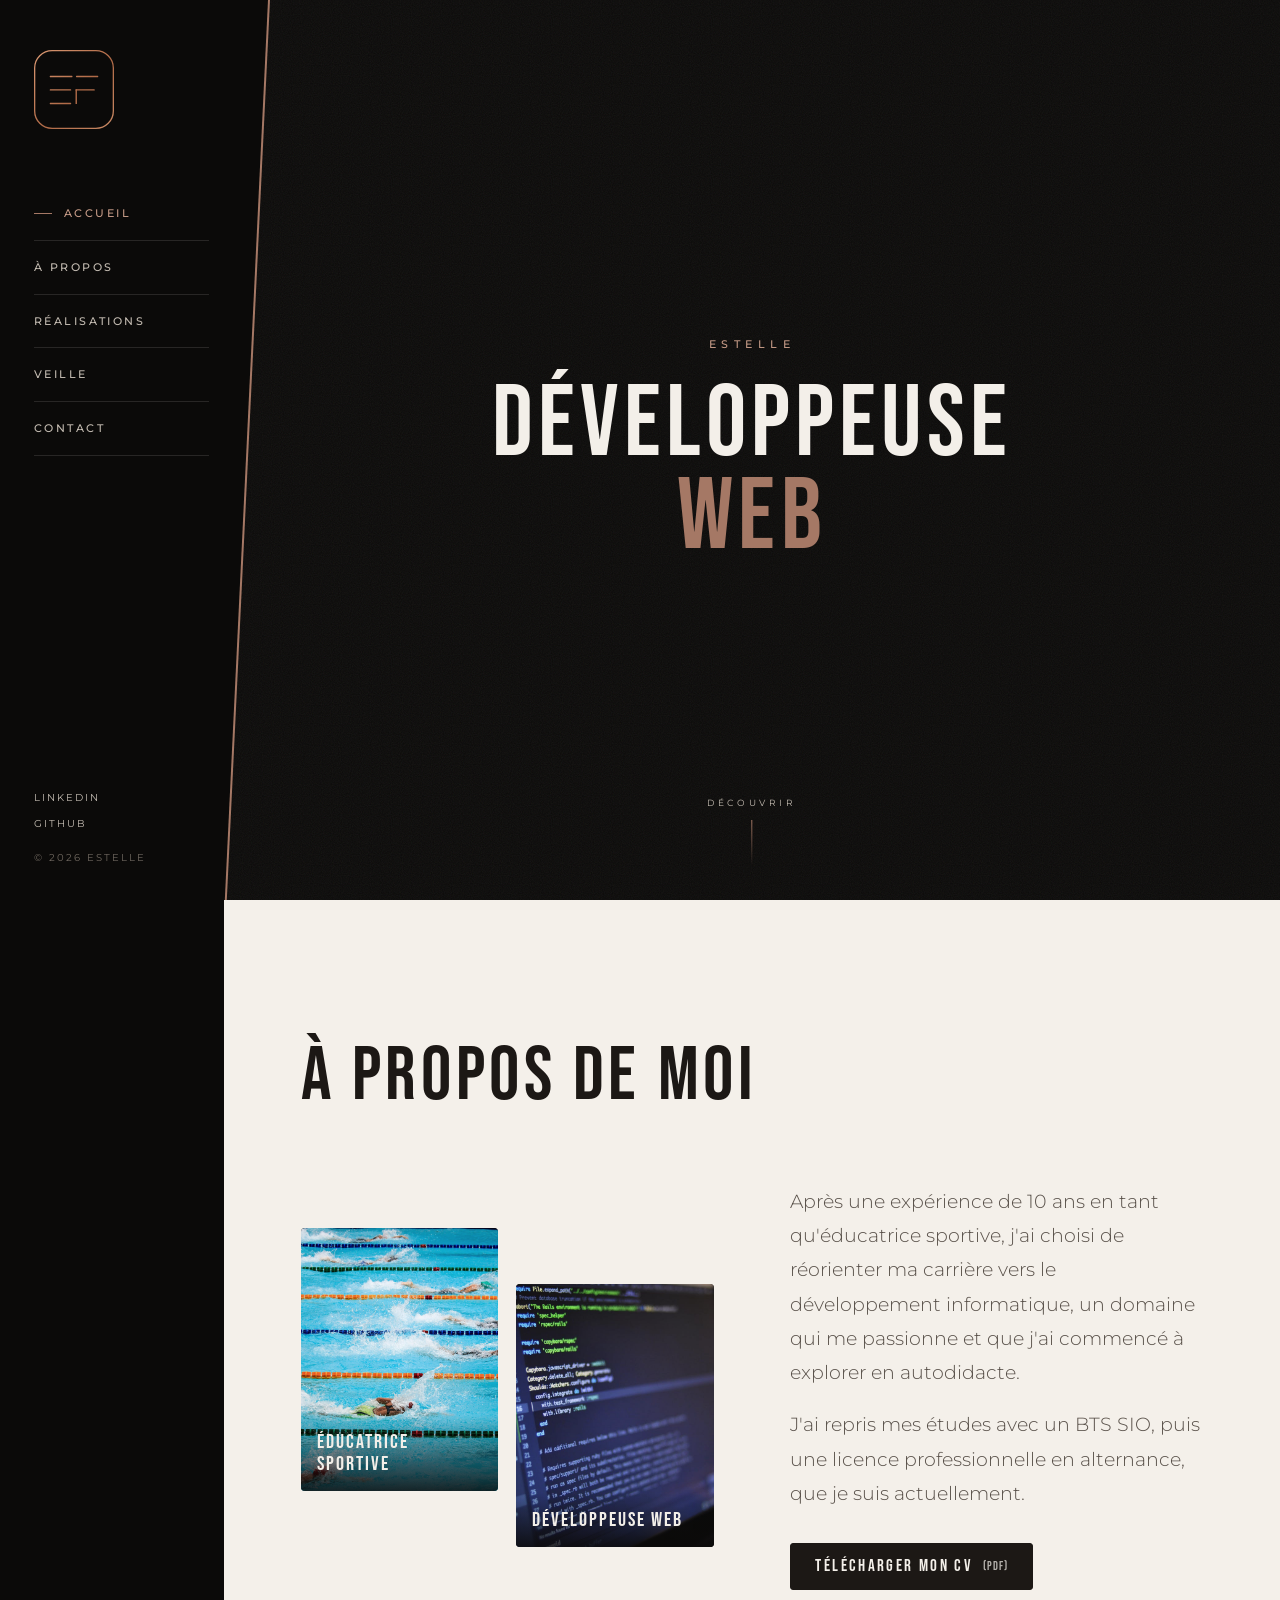
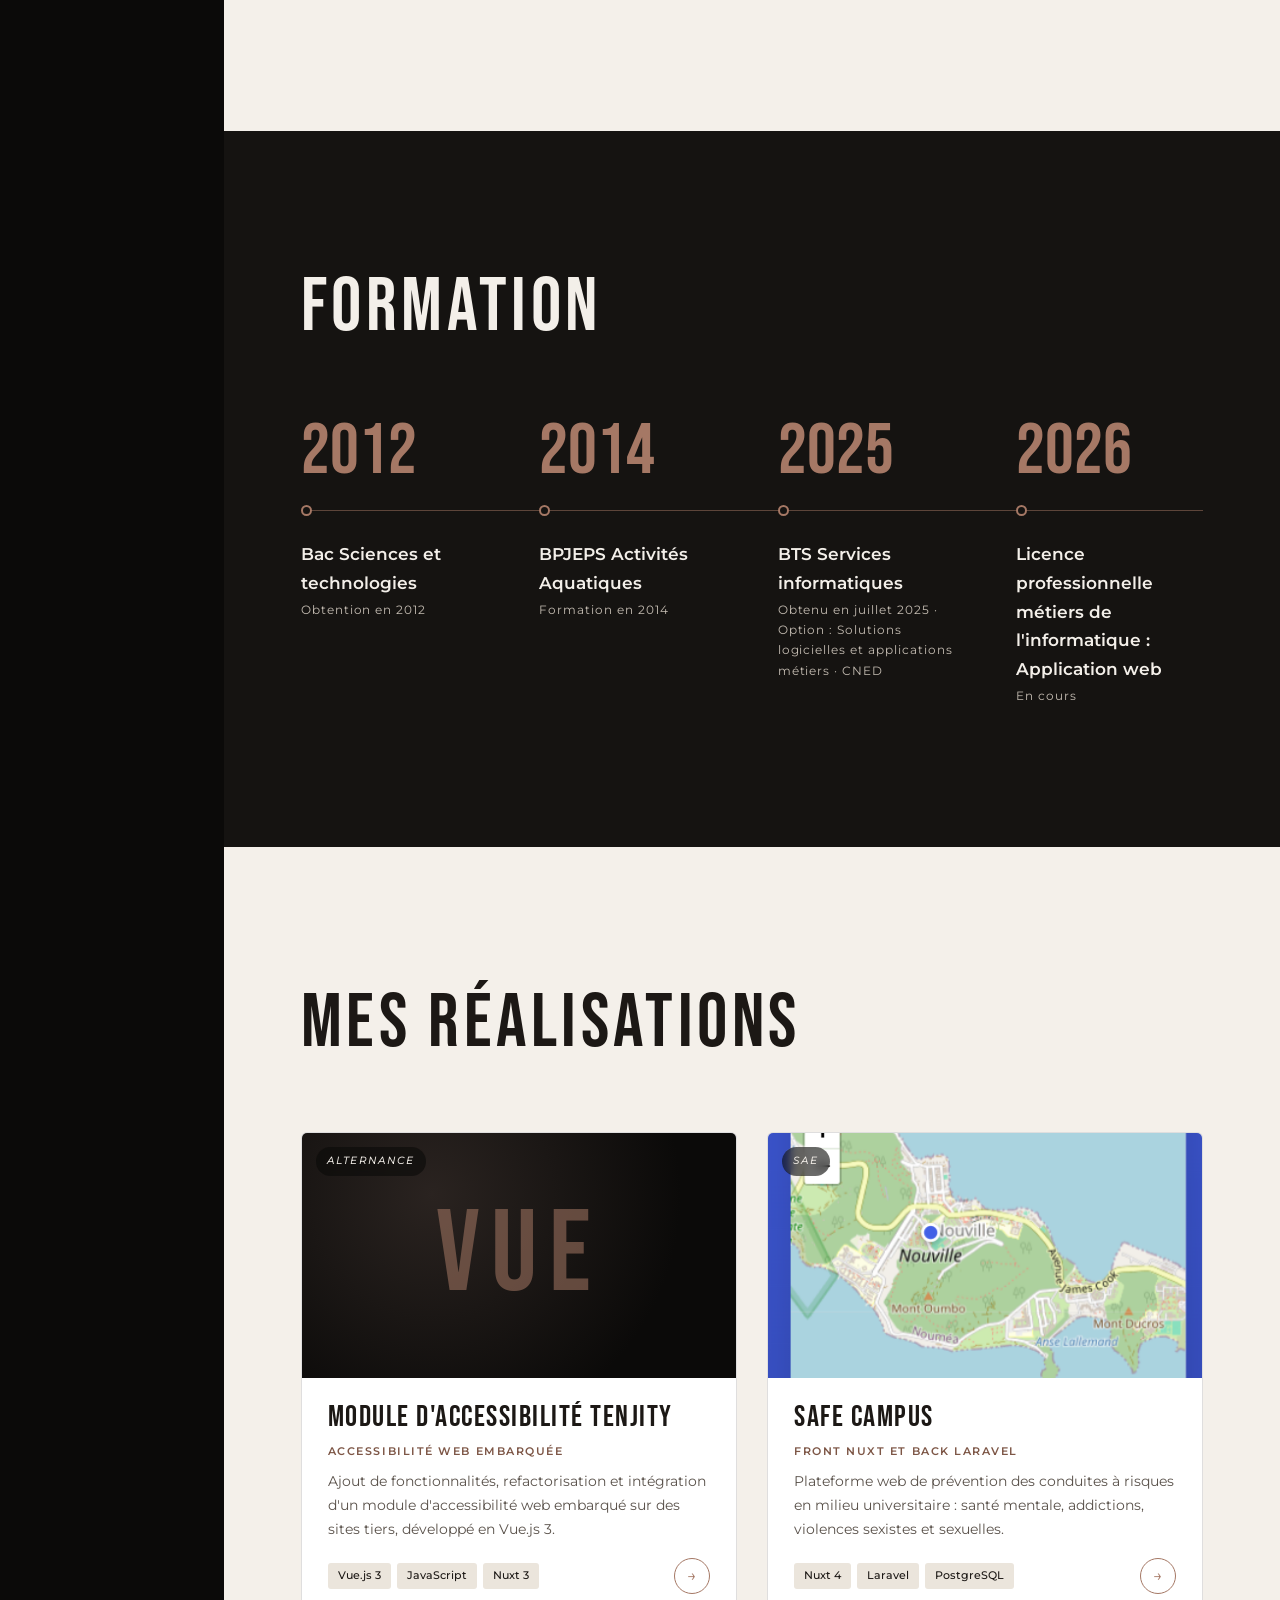
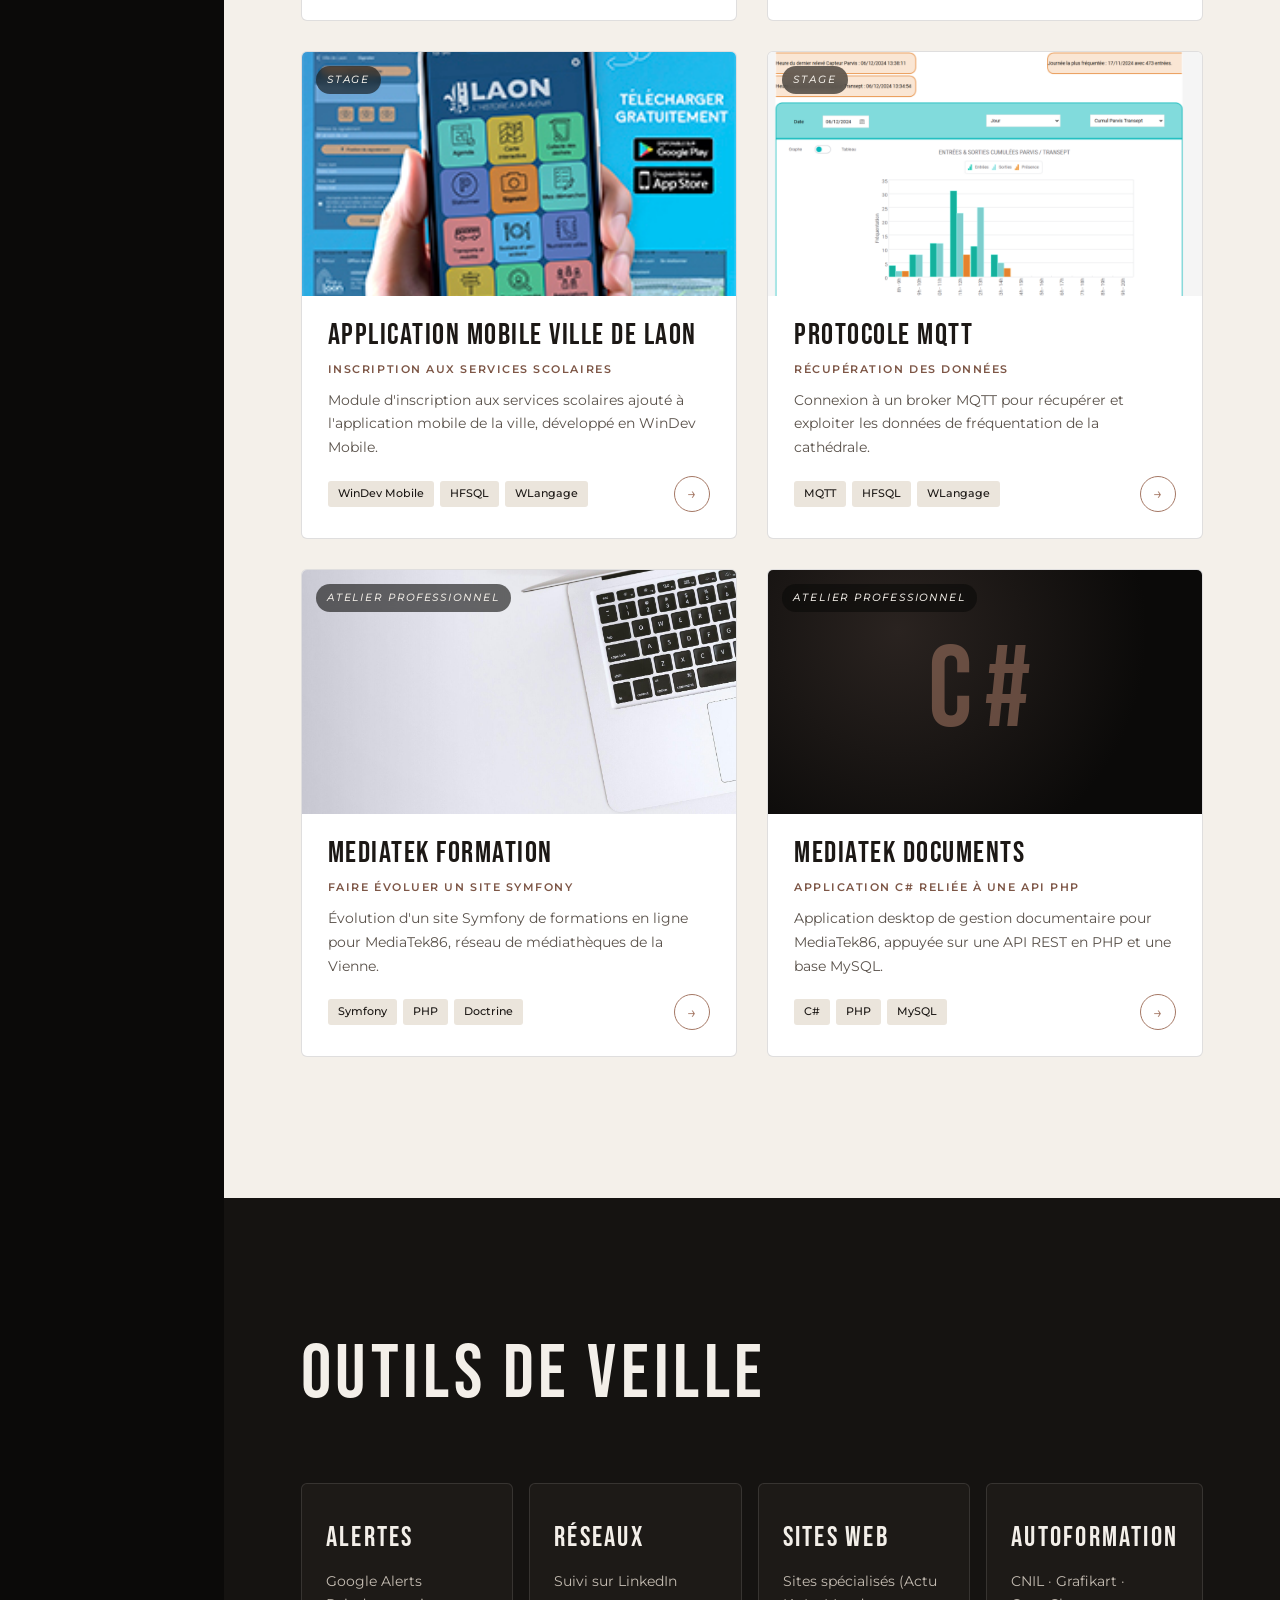
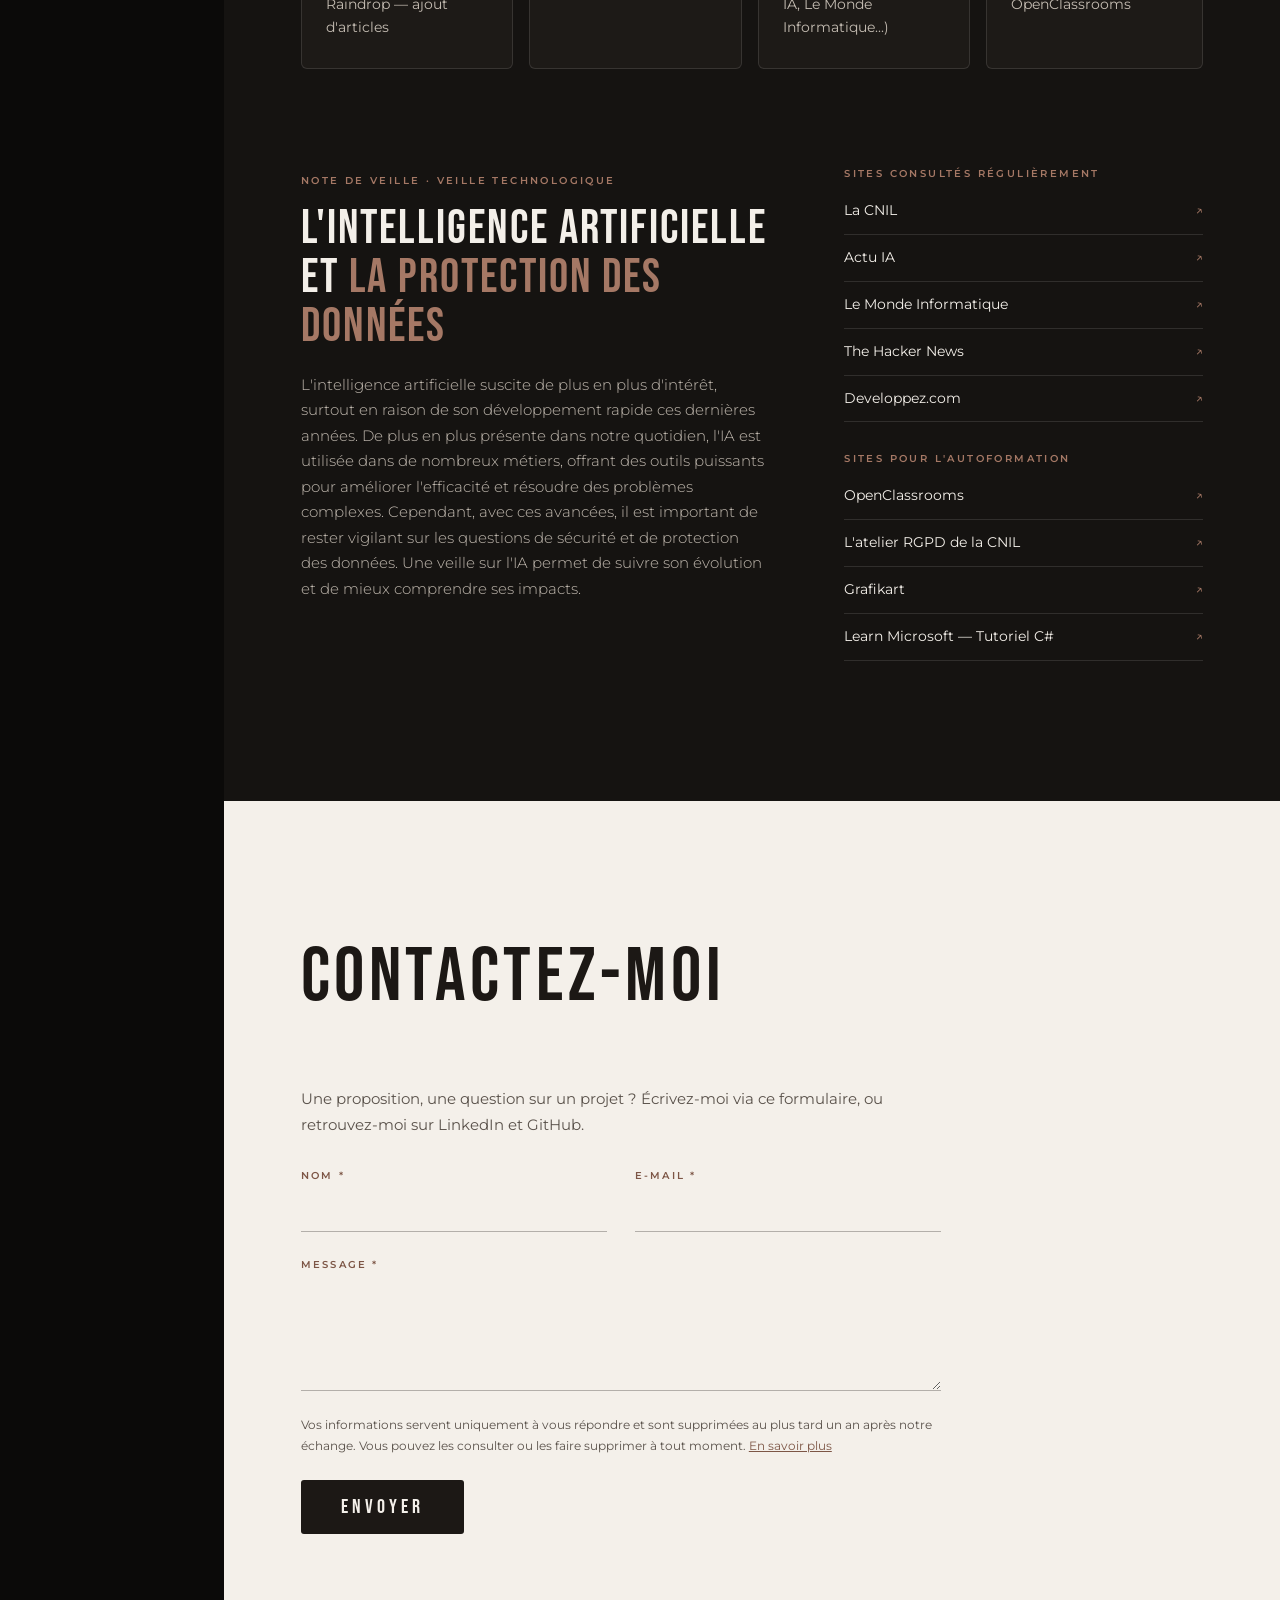
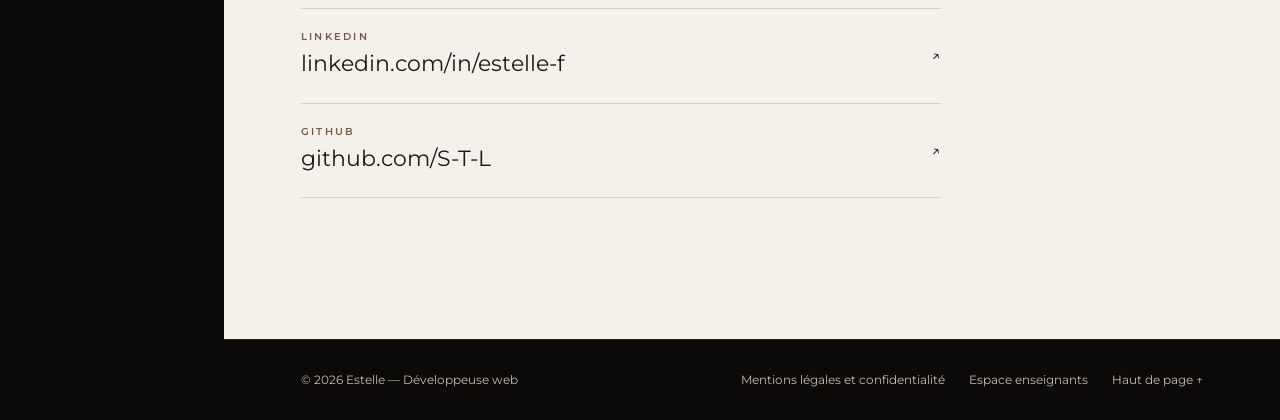
==== commit 47098e2f: "Réalisations et espace enseignants : pastilles revues et journal à l'heure de Nouméa" ====
--- a/index.html
+++ b/index.html
@@ -81,21 +81,20 @@
           <h2 class="entete__titre">Mes réalisations</h2>
         </div>
 
-        <h3 class="groupe apparait">Alternance &amp; stages</h3>
         <div class="projets">
           <a class="projet apparait" href="projet-tenjity.html">
             <div class="projet__visuel projet__visuel--vide"><span aria-hidden="true">VUE</span><em class="projet__badge">Alternance</em></div>
             <div class="projet__corps">
-              <h4 class="projet__titre">Module d'accessibilité Tenjity</h4>
+              <h3 class="projet__titre">Module d'accessibilité Tenjity</h3>
               <p class="projet__sous">Accessibilité web embarquée</p>
               <p class="projet__desc">Ajout de fonctionnalités, refactorisation et intégration d'un module d'accessibilité web embarqué sur des sites tiers, développé en Vue.js 3.</p>
               <div class="projet__bas"><div class="puces"><span>Vue.js 3</span><span>JavaScript</span><span>Nuxt 3</span></div><span class="fleche" aria-hidden="true">→</span></div>
             </div>
           </a>
           <a class="projet apparait" href="projet-safe-campus.html">
-            <div class="projet__visuel"><img src="assets/projets/safecampus-carte.png" alt="" loading="lazy"><em class="projet__badge">Alternance</em></div>
-            <div class="projet__corps">
-              <h4 class="projet__titre">Safe Campus</h4>
+            <div class="projet__visuel"><img src="assets/projets/safecampus-carte.png" alt="" loading="lazy"><em class="projet__badge">SAE</em></div>
+            <div class="projet__corps">
+              <h3 class="projet__titre">Safe Campus</h3>
               <p class="projet__sous">Front Nuxt et back Laravel</p>
               <p class="projet__desc">Plateforme web de prévention des conduites à risques en milieu universitaire : santé mentale, addictions, violences sexistes et sexuelles.</p>
               <div class="projet__bas"><div class="puces"><span>Nuxt 4</span><span>Laravel</span><span>PostgreSQL</span></div><span class="fleche" aria-hidden="true">→</span></div>
@@ -104,7 +103,7 @@
           <a class="projet apparait" href="projet-laon.html">
             <div class="projet__visuel"><img src="assets/projets/laon-appli-mobile.jpg" alt="" loading="lazy"><em class="projet__badge">Stage</em></div>
             <div class="projet__corps">
-              <h4 class="projet__titre">Application mobile Ville de Laon</h4>
+              <h3 class="projet__titre">Application mobile Ville de Laon</h3>
               <p class="projet__sous">Inscription aux services scolaires</p>
               <p class="projet__desc">Module d'inscription aux services scolaires ajouté à l'application mobile de la ville, développé en WinDev Mobile.</p>
               <div class="projet__bas"><div class="puces"><span>WinDev Mobile</span><span>HFSQL</span><span>WLangage</span></div><span class="fleche" aria-hidden="true">→</span></div>
@@ -113,29 +112,25 @@
           <a class="projet apparait" href="projet-mqtt.html">
             <div class="projet__visuel"><img src="assets/projets/mqtt-cathedrale.png" alt="" loading="lazy"><em class="projet__badge">Stage</em></div>
             <div class="projet__corps">
-              <h4 class="projet__titre">Protocole MQTT</h4>
+              <h3 class="projet__titre">Protocole MQTT</h3>
               <p class="projet__sous">Récupération des données</p>
               <p class="projet__desc">Connexion à un broker MQTT pour récupérer et exploiter les données de fréquentation de la cathédrale.</p>
               <div class="projet__bas"><div class="puces"><span>MQTT</span><span>HFSQL</span><span>WLangage</span></div><span class="fleche" aria-hidden="true">→</span></div>
             </div>
           </a>
-        </div>
-
-        <h3 class="groupe apparait">Ateliers professionnels</h3>
-        <div class="projets">
           <a class="projet apparait" href="projet-mediatek-formation.html">
-            <div class="projet__visuel"><img src="assets/projets/formation-header.jpg" alt="" loading="lazy"><em class="projet__badge">Atelier pro</em></div>
-            <div class="projet__corps">
-              <h4 class="projet__titre">Mediatek Formation</h4>
+            <div class="projet__visuel"><img src="assets/projets/formation-header.jpg" alt="" loading="lazy"><em class="projet__badge">Atelier professionnel</em></div>
+            <div class="projet__corps">
+              <h3 class="projet__titre">Mediatek Formation</h3>
               <p class="projet__sous">Faire évoluer un site Symfony</p>
               <p class="projet__desc">Évolution d'un site Symfony de formations en ligne pour MediaTek86, réseau de médiathèques de la Vienne.</p>
               <div class="projet__bas"><div class="puces"><span>Symfony</span><span>PHP</span><span>Doctrine</span></div><span class="fleche" aria-hidden="true">→</span></div>
             </div>
           </a>
           <a class="projet apparait" href="projet-mediatek-documents.html">
-            <div class="projet__visuel projet__visuel--vide"><span aria-hidden="true">C#</span><em class="projet__badge">Atelier pro</em></div>
-            <div class="projet__corps">
-              <h4 class="projet__titre">Mediatek Documents</h4>
+            <div class="projet__visuel projet__visuel--vide"><span aria-hidden="true">C#</span><em class="projet__badge">Atelier professionnel</em></div>
+            <div class="projet__corps">
+              <h3 class="projet__titre">Mediatek Documents</h3>
               <p class="projet__sous">Application C# reliée à une API PHP</p>
               <p class="projet__desc">Application desktop de gestion documentaire pour MediaTek86, appuyée sur une API REST en PHP et une base MySQL.</p>
               <div class="projet__bas"><div class="puces"><span>C#</span><span>PHP</span><span>MySQL</span></div><span class="fleche" aria-hidden="true">→</span></div>
